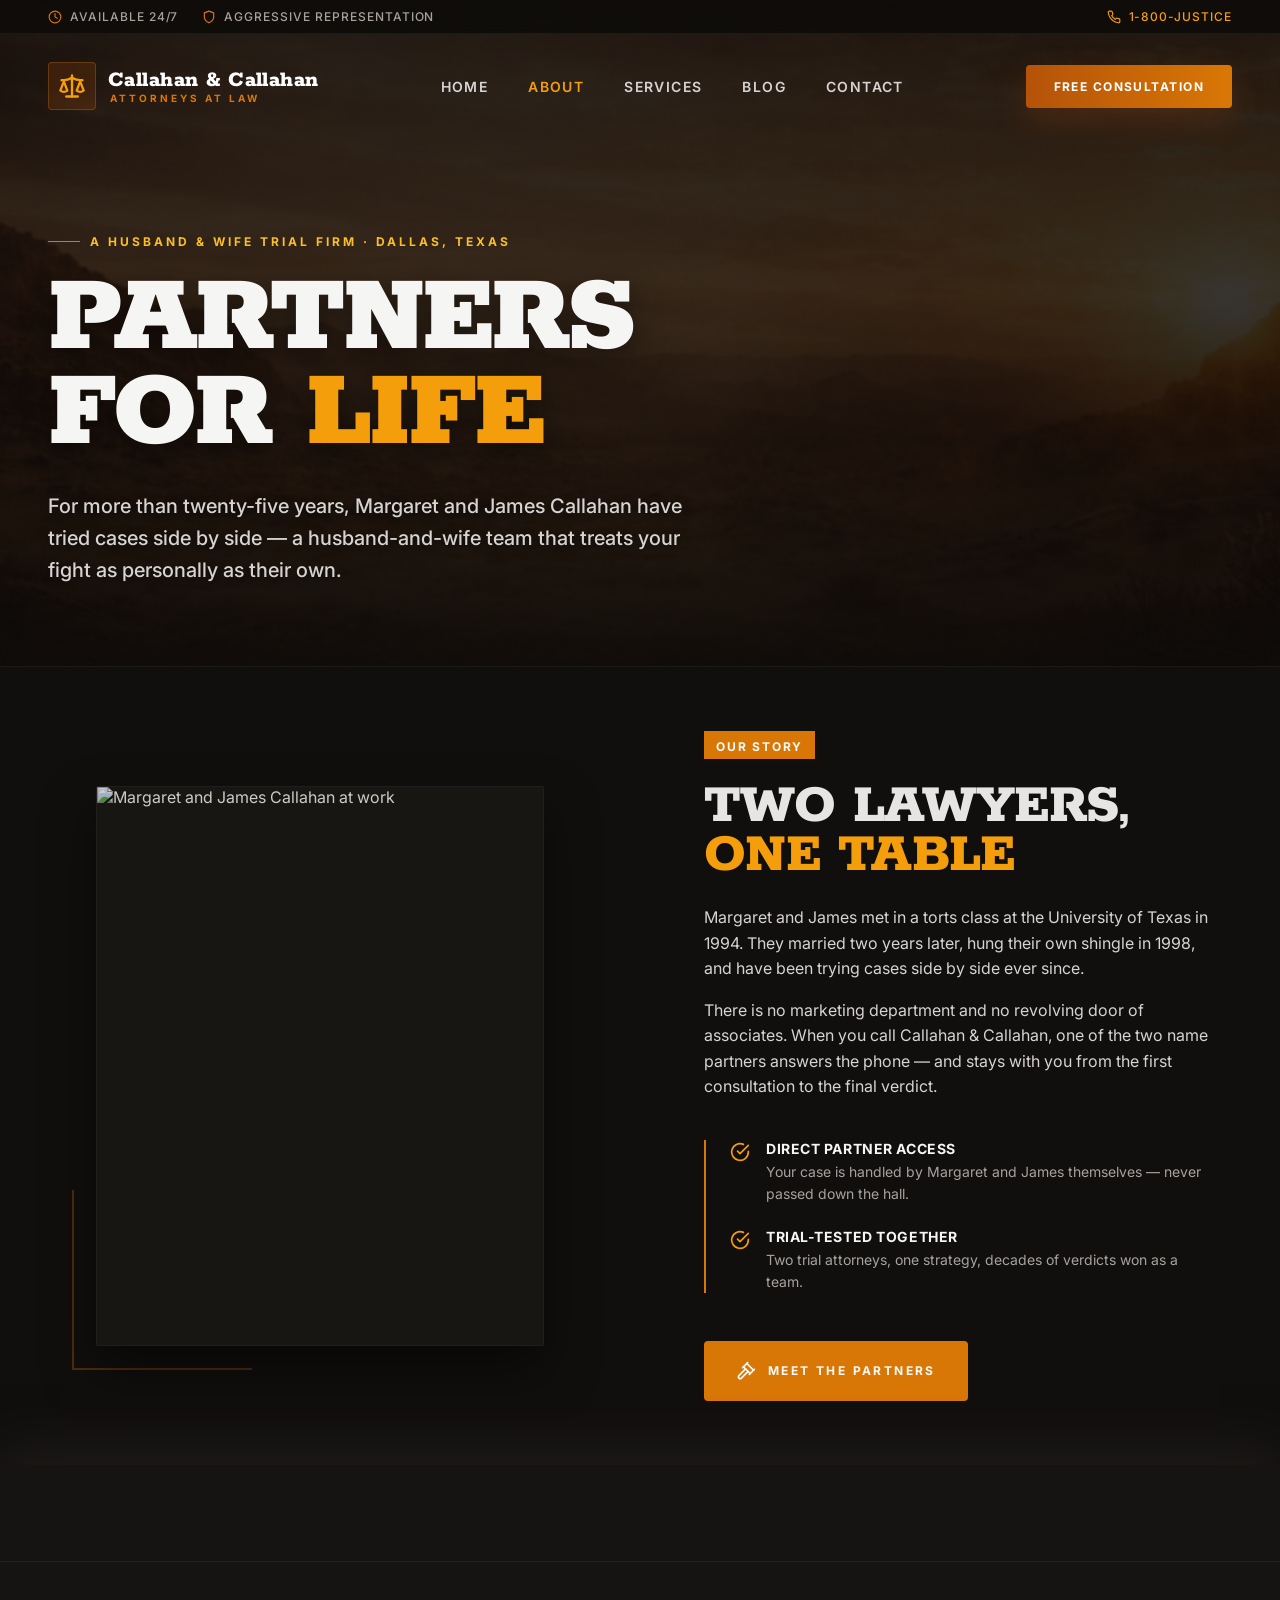
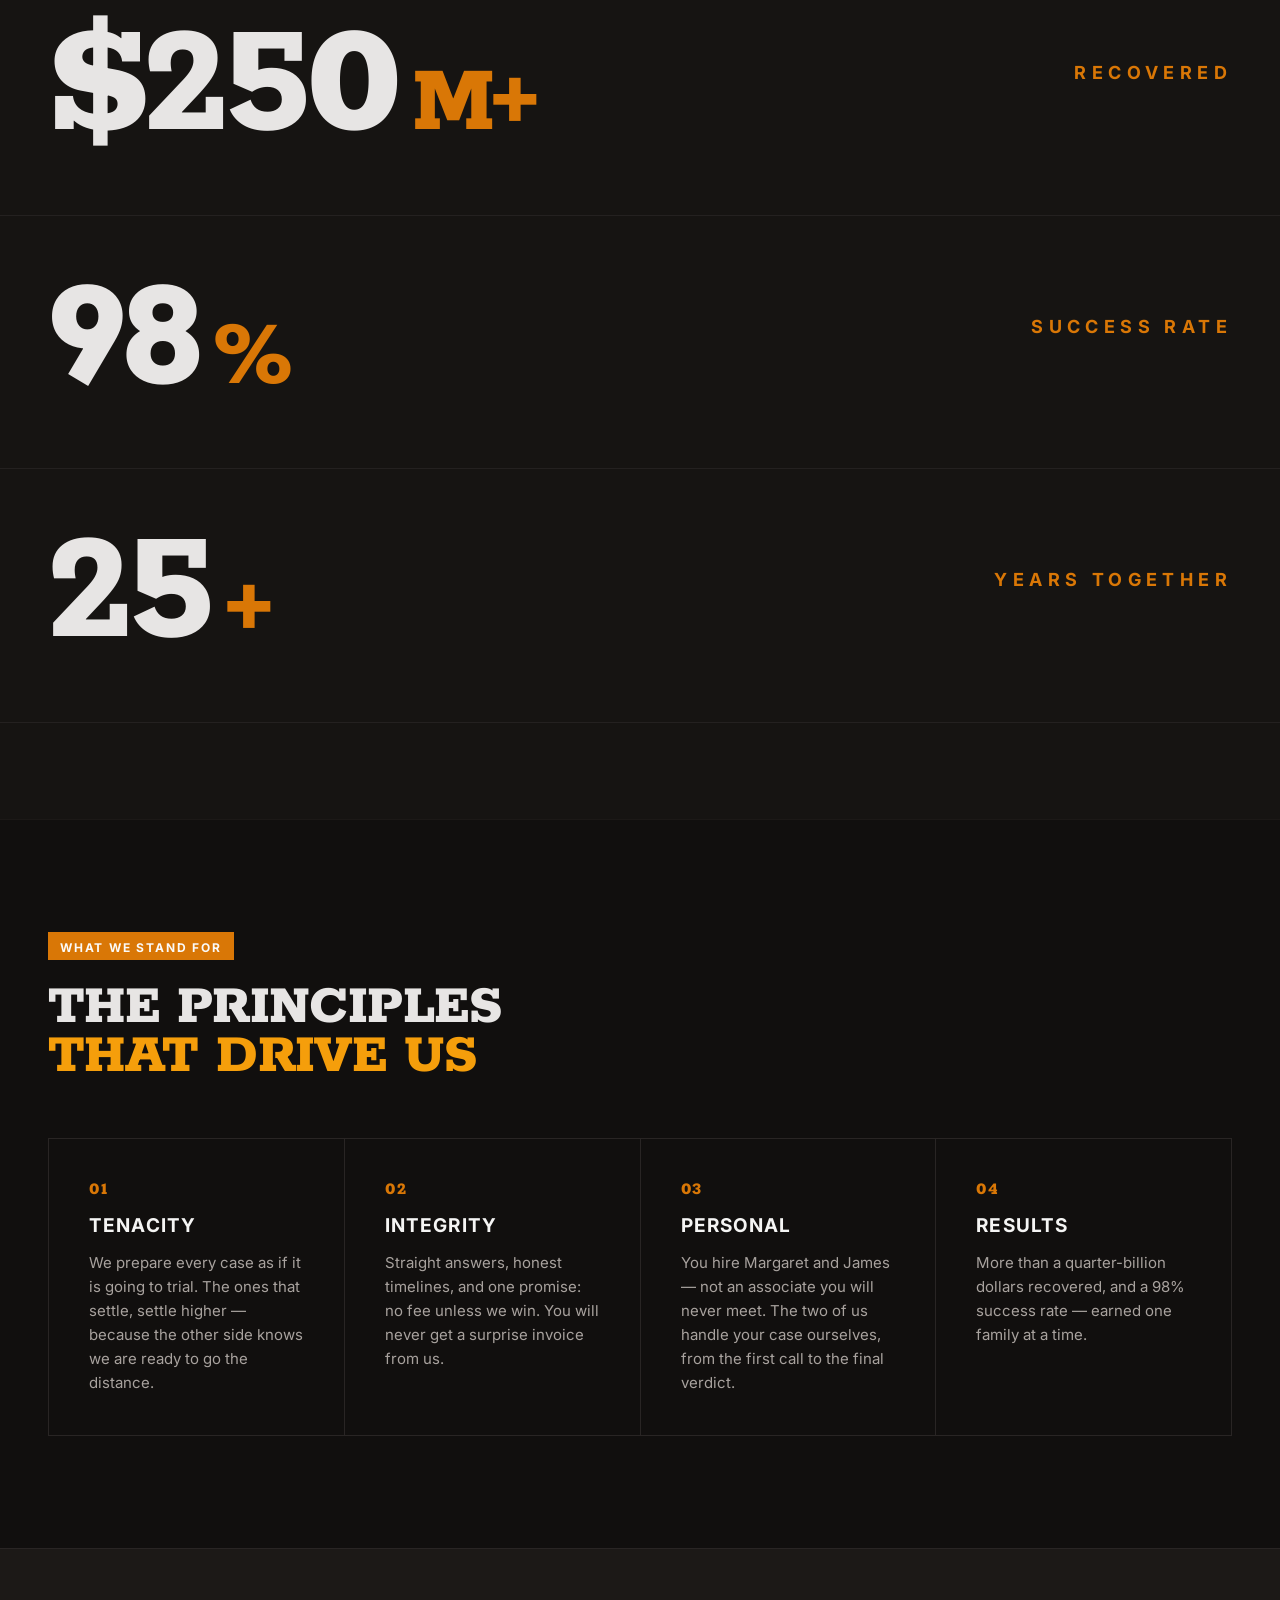
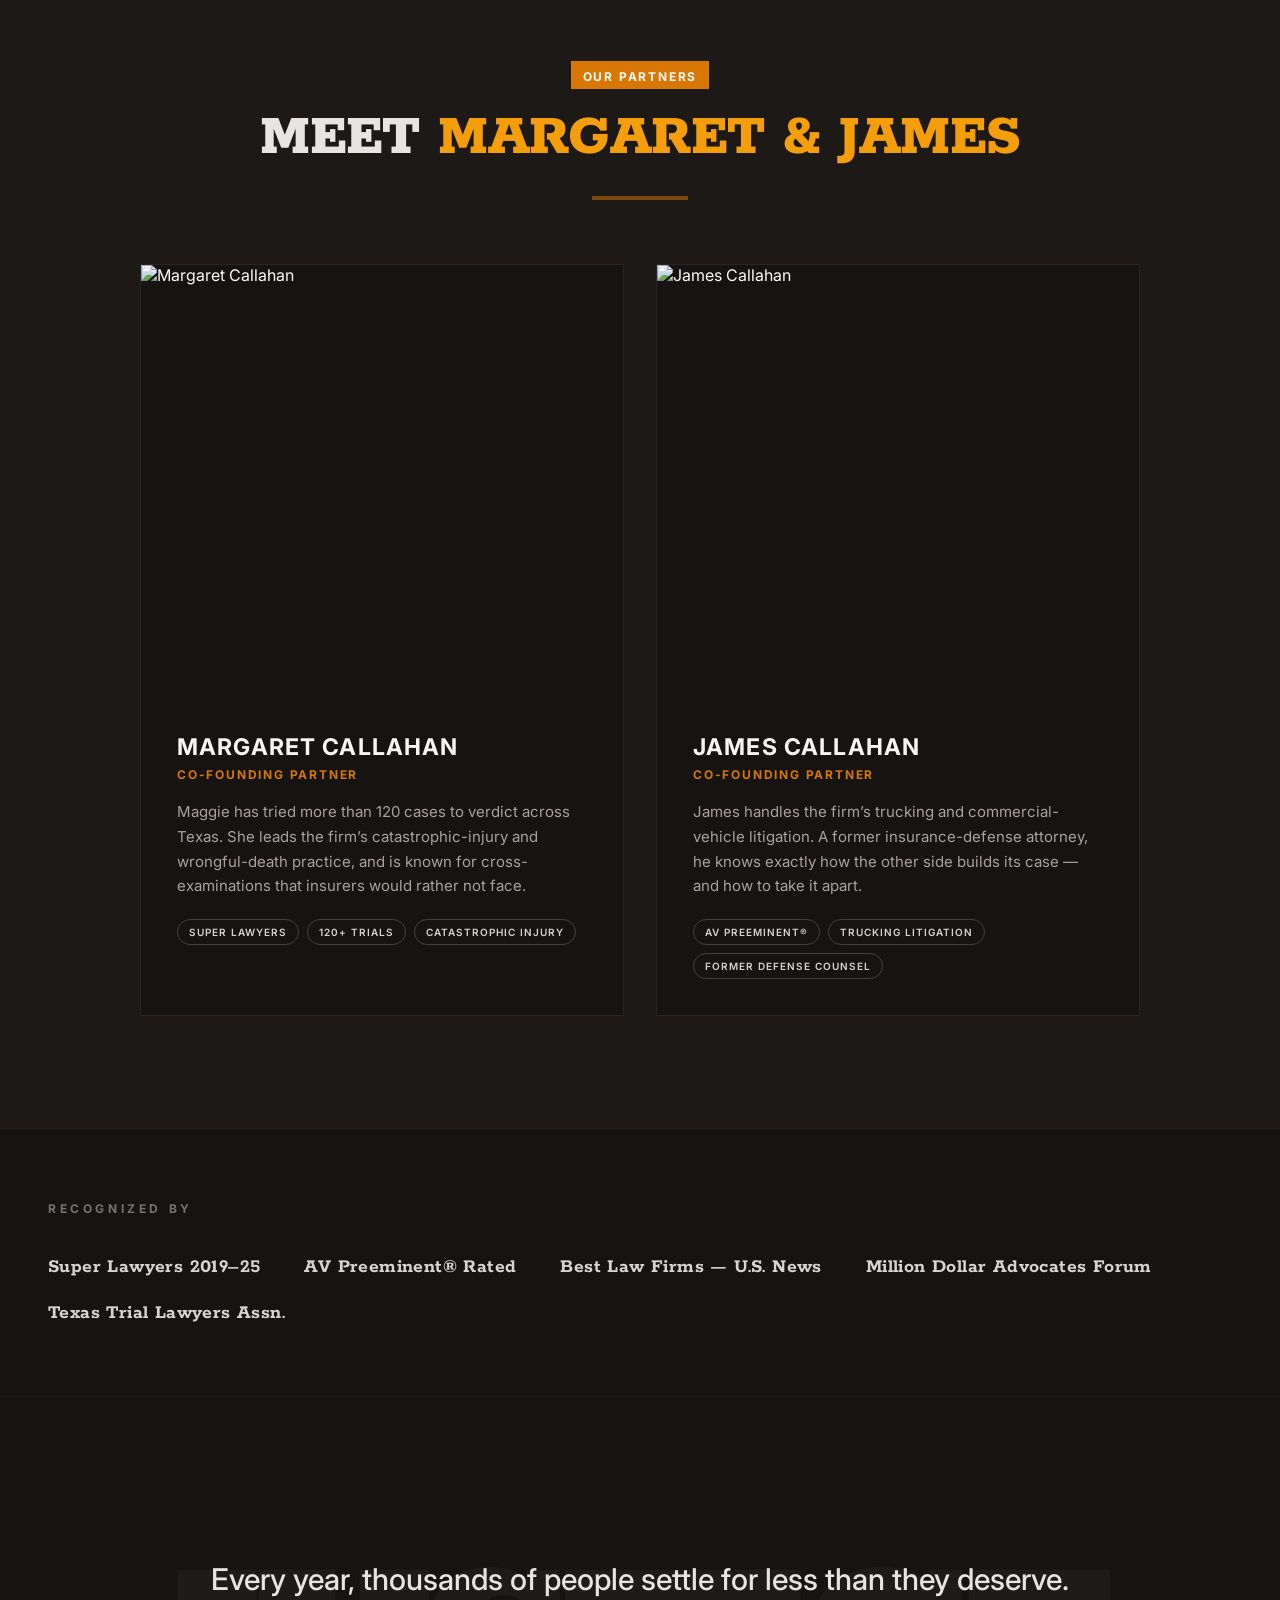
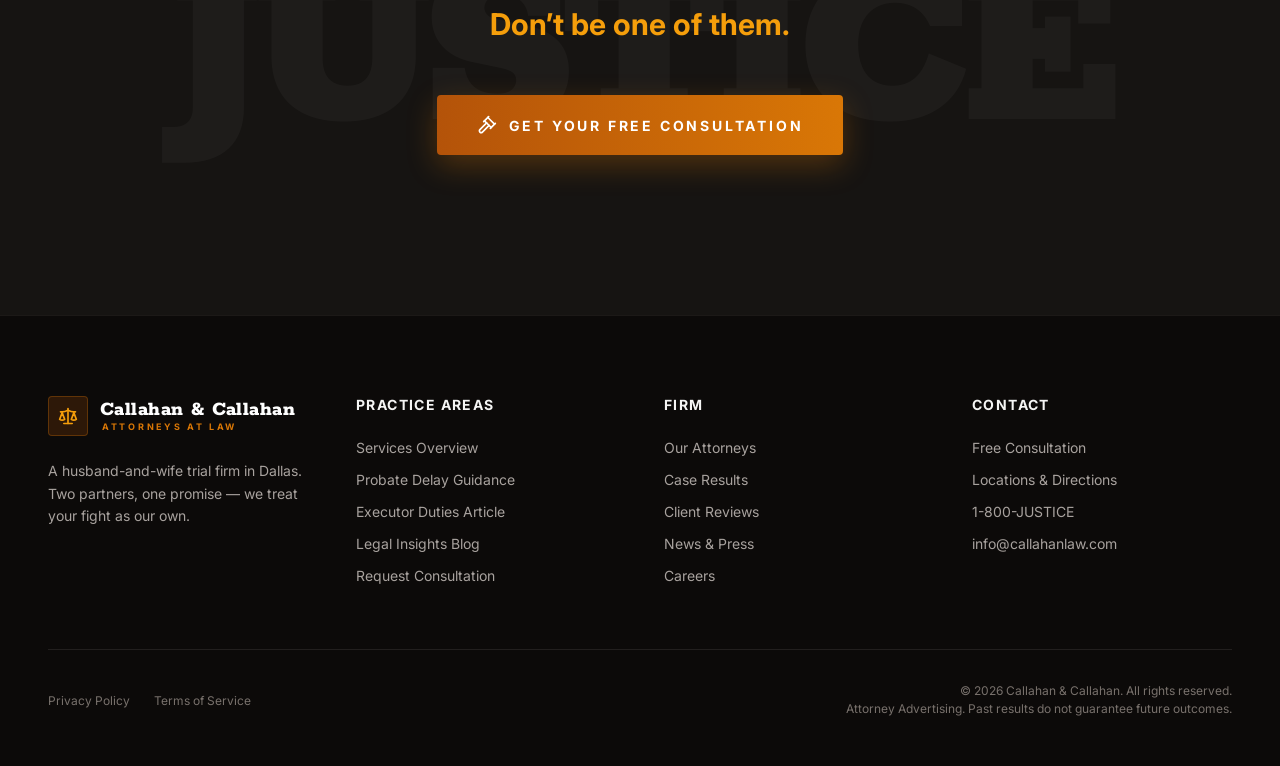
==== About.html @ 5905b3e8 "Initial site commit" ====
<!DOCTYPE html>
<html lang="en">
<head>
<meta charset="utf-8">
<meta name="viewport" content="width=device-width, initial-scale=1">
<title>About — Callahan &amp; Callahan</title>
<link rel="preconnect" href="https://fonts.googleapis.com">
<link rel="preconnect" href="https://fonts.gstatic.com" crossorigin>
<link href="https://fonts.googleapis.com/css2?family=Inter:wght@400;500;600;700&family=Rokkitt:wght@500;700;800;900&display=swap" rel="stylesheet">
<style>
/* ===== Tokens ===== */
:root{
  --bg:#1c1917; --bg2:#161412; --bg3:#110f0e; --bg4:#0c0a09; --card:#181615; --card2:#1a1816;
  --amber:#f59e0b; --amber-2:#d97706; --amber-3:#b45309; --amber-l:#fbbf24;
  --t1:#fafaf9; --t2:#f5f5f4; --t3:#e7e5e4; --t4:#d6d3d1; --t5:#a8a29e; --t6:#78716c;
  --line:#292524; --line-2:#44403c; --line-soft:rgba(41,37,36,.8);
  --inter:'Inter',system-ui,sans-serif; --rokkitt:'Rokkitt',Georgia,serif;
}
*{box-sizing:border-box;}
html,body{margin:0;padding:0;}
body{background:var(--bg);color:var(--t1);font-family:var(--inter);-webkit-font-smoothing:antialiased;}
img{display:block;}
a{color:inherit;}
::selection{background:var(--amber-3);color:#fff;}
input::placeholder,textarea::placeholder{color:#57534e;}
@keyframes clgPulse{0%,100%{opacity:1;}50%{opacity:.35;}}

.clg{position:relative;width:100%;overflow-x:hidden;background:var(--bg);}
.clg-wrap{max-width:1280px;margin:0 auto;padding:0 48px;}
.clg-eyebrow{display:inline-block;background:var(--amber-2);padding:4px 12px;margin-bottom:24px;}
.clg-eyebrow span{color:var(--t1);font-size:12px;font-weight:700;text-transform:uppercase;letter-spacing:.15em;}
.clg-rule{width:96px;height:4px;background:var(--amber-2);opacity:.5;}

/* ===== Buttons ===== */
.clg-btn{display:inline-flex;align-items:center;justify-content:center;gap:12px;padding:14px 28px;border:none;border-radius:4px;
  font-family:var(--inter);font-weight:700;font-size:12px;text-transform:uppercase;letter-spacing:.12em;cursor:pointer;text-decoration:none;
  transition:background .3s ease,border-color .3s ease,color .3s ease;}
.clg-btn--primary{background:linear-gradient(to right,var(--amber-3),var(--amber-2));color:#fff;box-shadow:0 12px 30px rgba(120,53,15,.4);}
.clg-btn--primary:hover{background:linear-gradient(to right,var(--amber-2),var(--amber));}
.clg-btn--ghost{background:rgba(28,25,23,.8);color:#fff;border:1px solid rgba(120,113,108,.5);backdrop-filter:blur(10px);box-shadow:0 12px 30px rgba(0,0,0,.4);}
.clg-btn--ghost:hover{border-color:rgba(245,158,11,.7);}
.clg-btn--solid{background:var(--amber-2);color:var(--t1);padding:20px 32px;letter-spacing:.2em;}
.clg-btn--solid:hover{background:var(--amber-3);}

/* ===== Utility bar ===== */
.clg-util{position:absolute;top:0;left:0;right:0;z-index:40;background:rgba(12,10,9,.8);backdrop-filter:blur(10px);
  border-bottom:1px solid rgba(255,255,255,.05);padding:9px 48px;display:flex;justify-content:space-between;align-items:center;
  font-size:12px;font-weight:500;letter-spacing:.08em;color:var(--t5);text-transform:uppercase;}
.clg-util__group{display:flex;align-items:center;gap:24px;}
.clg-util__item{display:flex;align-items:center;gap:8px;}
.clg-util__phone{display:flex;align-items:center;gap:8px;color:var(--amber);text-decoration:none;}
.clg-util__phone:hover{color:var(--amber-l);}

/* ===== Header ===== */
.clg-header{position:absolute;top:38px;left:0;right:0;z-index:30;display:flex;align-items:center;justify-content:space-between;padding:24px 48px;}
.clg-logo{display:flex;align-items:center;gap:12px;cursor:pointer;text-decoration:none;}
.clg-logo__mark{width:48px;height:48px;background:rgba(180,83,9,.2);border:1px solid rgba(217,119,6,.3);border-radius:4px;
  display:flex;align-items:center;justify-content:center;flex-shrink:0;}
.clg-logo__name{font-family:var(--rokkitt);font-weight:800;font-size:30px;line-height:1;color:#fff;letter-spacing:.02em;}
.clg-logo__sub{font-size:10px;text-transform:uppercase;letter-spacing:.3em;color:var(--amber-2);font-weight:700;margin-left:2px;}
.clg-nav{display:flex;align-items:center;gap:40px;font-size:14px;font-weight:600;color:#d6d3d1;text-transform:uppercase;letter-spacing:.1em;}
.clg-nav a{text-decoration:none;color:#d6d3d1;transition:color .2s ease;}
.clg-nav a:hover{color:var(--amber);}
.clg-nav__group{position:relative;display:flex;align-items:center;}
.clg-subnav{position:absolute;top:100%;left:0;min-width:240px;padding-top:12px;display:none;z-index:60;}
.clg-subnav__inner{background:rgba(12,10,9,.97);border:1px solid var(--line);padding:8px 0;}
.clg-subnav a{display:block;padding:12px 14px;font-size:12px;letter-spacing:.12em;color:var(--t4);}
.clg-subnav a:hover,.clg-subnav a.current{background:rgba(217,119,6,.12);color:var(--amber);}
.clg-nav__group:hover .clg-subnav,.clg-nav__group:focus-within .clg-subnav{display:block;}
.clg-burger{display:none;background:none;border:1px solid var(--line-2);border-radius:4px;padding:10px;cursor:pointer;}
.clg-mobnav{display:none;position:absolute;top:100%;left:0;right:0;background:rgba(12,10,9,.97);backdrop-filter:blur(10px);
  border-top:1px solid var(--line);padding:16px 48px 24px;flex-direction:column;gap:4px;z-index:50;}
.clg-mobnav.open{display:flex;}
.clg-mobnav a{padding:14px 0;border-bottom:1px solid var(--line);color:#d6d3d1;text-decoration:none;text-transform:uppercase;
  letter-spacing:.1em;font-size:14px;font-weight:600;}
.clg-mobnav a.clg-mobnav__sub{padding-left:22px;color:var(--t5);font-size:12px;letter-spacing:.12em;}
.clg-mobnav .clg-btn{margin-top:16px;}

/* ===== Hero ===== */
.clg-hero{position:relative;min-height:100vh;width:100%;display:flex;flex-direction:column;align-items:center;justify-content:flex-end;overflow:hidden;}
.clg-hero__bg{position:absolute;inset:-10%;z-index:0;width:120%;height:120%;will-change:transform;}
.clg-hero__bg img{width:100%;height:100%;object-fit:cover;object-position:center;}
.clg-hero__bg .o1{position:absolute;inset:0;background:rgba(12,10,9,.7);mix-blend-mode:multiply;}
.clg-hero__bg .o2{position:absolute;inset:0;background:linear-gradient(to top,#0c0a09,rgba(12,10,9,.2) 50%,rgba(12,10,9,.8));}
.clg-hero__bg .o3{position:absolute;inset:0;box-shadow:inset 0 0 200px rgba(0,0,0,.9);}
.clg-hero__text{position:absolute;inset:0;z-index:10;display:flex;flex-direction:column;align-items:center;justify-content:center;
  margin-top:-12vh;pointer-events:none;will-change:transform;}
.clg-hero__text span{font-family:var(--rokkitt);font-weight:900;text-transform:uppercase;letter-spacing:-.04em;font-size:19vw;
  line-height:.9;color:#d1baa5;opacity:.25;white-space:nowrap;text-shadow:0 10px 20px rgba(0,0,0,.5);}
.clg-hero__text span+span{margin-top:1vw;}
.clg-hero__people{position:absolute;bottom:0;z-index:20;width:100%;display:flex;justify-content:center;pointer-events:none;will-change:transform;}
.clg-hero__people img{height:80vh;object-fit:contain;object-position:bottom;filter:drop-shadow(0 20px 40px rgba(0,0,0,.8));}
.clg-hero__fade{position:absolute;bottom:0;left:0;right:0;height:50vh;background:linear-gradient(to top,#0c0a09,rgba(12,10,9,.8) 40%,transparent);z-index:20;pointer-events:none;}
.clg-hero__content{position:relative;z-index:30;width:100%;padding:140px 48px 56px;display:flex;flex-direction:column;align-items:center;text-align:center;margin-top:auto;}
.clg-pill{display:inline-flex;align-items:center;gap:10px;padding:6px 16px;margin-bottom:20px;border:1px solid rgba(245,158,11,.3);
  background:rgba(28,25,23,.6);border-radius:999px;backdrop-filter:blur(10px);box-shadow:0 20px 40px rgba(0,0,0,.3);}
.clg-pill__dot{width:8px;height:8px;border-radius:50%;background:var(--amber);box-shadow:0 0 12px rgba(245,158,11,1);animation:clgPulse 2s ease-in-out infinite;}
.clg-pill span:last-child{color:var(--amber-l);font-size:12px;font-weight:700;letter-spacing:.2em;text-transform:uppercase;}
.clg-hero__lede{font-size:18px;color:var(--t3);margin:0 0 32px;max-width:640px;line-height:1.6;font-weight:500;text-shadow:0 2px 8px rgba(0,0,0,.6);}
.clg-hero__cta{display:flex;flex-wrap:wrap;align-items:center;justify-content:center;gap:16px;}

/* ===== Stats ===== */
.clg-stats{position:relative;z-index:30;background:var(--bg2);width:100%;padding:96px 0;box-shadow:0 -20px 40px var(--bg);}
.clg-stats__col{display:flex;flex-direction:column;width:100%;}
.clg-stat{width:100%;border-top:1px solid var(--line-soft);}
.clg-stat:last-child{border-bottom:1px solid var(--line-soft);}
.clg-stat__inner{max-width:1600px;margin:0 auto;display:flex;justify-content:space-between;align-items:flex-start;padding:64px 48px;gap:24px;}
.clg-stat__num{font-family:var(--rokkitt);font-weight:800;font-size:clamp(5rem,13vw,15rem);line-height:.75;color:var(--t3);letter-spacing:-.03em;}
.clg-stat__num span{color:var(--amber-2);font-size:.6em;margin-left:14px;}
.clg-stat__label{font-size:18px;color:var(--amber-2);text-transform:uppercase;letter-spacing:.3em;font-weight:700;margin-top:36px;text-align:right;}

/* ===== Split sections ===== */
.clg-split{position:relative;z-index:30;background:var(--bg3);width:100%;border-top:1px solid var(--bg);overflow:hidden;display:flex;flex-wrap:wrap;align-items:center;}
.clg-split__media{width:50%;min-width:380px;flex:1 1 380px;min-height:80vh;position:relative;display:flex;align-items:center;justify-content:center;padding:96px;}
.clg-split__frame{position:relative;width:100%;max-width:640px;aspect-ratio:4/5;}
.clg-split__img{position:absolute;inset:0;overflow:hidden;border-radius:2px;background:var(--bg);border:1px solid rgba(41,37,36,.5);box-shadow:0 25px 50px rgba(0,0,0,.5);z-index:10;}
.clg-split__img::after{content:"";position:absolute;inset:0;background:rgba(12,10,9,.2);z-index:10;}
.clg-split__img img{width:100%;height:100%;object-fit:cover;object-position:center;}
.clg-split__corner{position:absolute;width:180px;height:180px;z-index:0;}
.clg-split__corner--br{bottom:-24px;right:-24px;border-bottom:2px solid rgba(217,119,6,.3);border-right:2px solid rgba(217,119,6,.3);}
.clg-split__corner--bl{bottom:-24px;left:-24px;border-bottom:2px solid rgba(217,119,6,.3);border-left:2px solid rgba(217,119,6,.3);}
.clg-split__body{width:50%;min-width:380px;flex:1 1 380px;display:flex;flex-direction:column;justify-content:center;padding:64px;}
.clg-split__body-inner{max-width:640px;width:100%;}
.clg-h2{font-family:var(--rokkitt);font-weight:800;text-transform:uppercase;font-size:clamp(2.6rem,4.5vw,5.5rem);color:var(--t3);line-height:.85;letter-spacing:-.01em;margin:0 0 24px;}
.clg-h2 .accent{color:var(--amber);}
.clg-split__lede{color:#d6d3d1;font-size:16px;line-height:1.6;margin:0 0 40px;max-width:560px;}
.clg-approach{margin-bottom:48px;}
.clg-approach__h{font-size:18px;font-weight:700;color:var(--t2);text-transform:uppercase;letter-spacing:.08em;margin:0 0 24px;}
.clg-approach__list{display:flex;flex-direction:column;gap:24px;border-left:2px solid var(--amber-2);padding-left:24px;}
.clg-feat{display:flex;gap:16px;}
.clg-feat__n{color:var(--amber);font-weight:700;font-size:18px;line-height:1;flex-shrink:0;width:24px;}
.clg-feat__ic{flex-shrink:0;margin-top:2px;}
.clg-feat__t{color:var(--t2);font-weight:700;font-size:14px;text-transform:uppercase;letter-spacing:.04em;margin:0 0 4px;}
.clg-feat__d{color:var(--t5);font-size:14px;line-height:1.55;margin:0;}
.clg-checklist{margin-bottom:48px;display:flex;flex-direction:column;gap:24px;}

/* ===== Testimonials ===== */
.clg-testi{position:relative;z-index:30;padding:112px 0;background:var(--bg);overflow:hidden;}
.clg-testi__storm{position:absolute;inset:-10%;z-index:0;width:120%;height:120%;pointer-events:none;will-change:transform;}
.clg-testi__storm img{width:100%;height:100%;object-fit:cover;opacity:.6;mix-blend-mode:luminosity;}
.clg-testi__storm .o{position:absolute;inset:0;background:rgba(12,10,9,.2);}
.clg-testi__fade-t{position:absolute;top:0;left:0;right:0;height:200px;background:linear-gradient(to bottom,var(--bg),rgba(28,25,23,.9) 50%,transparent);z-index:10;pointer-events:none;}
.clg-testi__fade-b{position:absolute;bottom:0;left:0;right:0;height:200px;background:linear-gradient(to top,var(--bg),rgba(28,25,23,.9) 50%,transparent);z-index:10;pointer-events:none;}
.clg-testi__inner{max-width:1280px;margin:0 auto;padding:0 48px;position:relative;z-index:20;}
.clg-testi__head{text-align:center;margin-bottom:64px;}
.clg-h2--center{font-size:clamp(2.2rem,5vw,3.75rem);text-align:center;}
.clg-testi__head .clg-rule{margin:32px auto 0;}
.clg-carousel{overflow:hidden;}
.clg-carousel__track{display:flex;}
.clg-slide{flex:0 0 33.3333%;padding:8px 16px;box-sizing:border-box;}
.clg-review{background:rgba(28,25,23,.8);backdrop-filter:blur(10px);border:1px solid var(--line-soft);padding:40px;height:100%;
  display:flex;flex-direction:column;position:relative;box-shadow:0 20px 40px rgba(0,0,0,.3);}
.clg-review__quotemark{position:absolute;top:24px;right:24px;}
.clg-review__stars{display:flex;gap:4px;margin-bottom:24px;position:relative;z-index:1;}
.clg-review__text{color:#d6d3d1;font-size:15px;line-height:1.6;margin:0 0 32px;flex-grow:1;position:relative;z-index:1;font-style:italic;}
.clg-review__foot{margin-top:auto;position:relative;z-index:1;border-top:1px solid var(--line);padding-top:16px;}
.clg-review__name{font-weight:700;color:var(--t2);text-transform:uppercase;letter-spacing:.08em;font-size:14px;margin:0;}
.clg-review__loc{color:var(--amber-2);font-size:12px;text-transform:uppercase;letter-spacing:.15em;margin:4px 0 0;font-weight:600;}
.clg-dots{display:flex;justify-content:center;gap:8px;margin-top:32px;}
.clg-dot{width:10px;height:10px;border-radius:50%;cursor:pointer;transition:all .3s ease;background:var(--line-2);transform:scale(1);border:none;padding:0;}
.clg-dot.active{background:var(--amber-2);transform:scale(1.5);}

/* ===== Areas ===== */
.clg-areas{position:relative;z-index:30;background:var(--bg);padding:112px 0;overflow:hidden;border-bottom:1px solid var(--line-soft);}
.clg-areas__inner{max-width:1280px;margin:0 auto;padding:0 48px;display:flex;flex-wrap:wrap;gap:64px;}
.clg-areas__left{flex:1 1 380px;}
.clg-h2--areas{font-size:clamp(3rem,4.5vw,4.5rem);margin:0 0 32px;}
.clg-areas__copy{color:var(--t5);font-size:20px;line-height:1.6;font-weight:500;margin:0 0 40px;}
.clg-find{display:flex;align-items:center;gap:16px;cursor:pointer;}
.clg-find__ic{width:48px;height:48px;background:rgba(180,83,9,.2);border:1px solid rgba(217,119,6,.3);border-radius:4px;display:flex;align-items:center;justify-content:center;}
.clg-find__t{color:#d6d3d1;text-transform:uppercase;letter-spacing:.15em;font-size:12px;font-weight:700;margin:0;}
.clg-find__s{color:var(--t6);font-size:14px;font-style:italic;margin:2px 0 0;}
.clg-areas__right{flex:1 1 460px;}
.clg-areas__grid{display:grid;grid-template-columns:repeat(2,1fr);gap:16px;}
.clg-area{display:flex;align-items:center;justify-content:space-between;padding:24px;background:var(--card2);border:1px solid var(--line);cursor:pointer;
  box-shadow:0 8px 20px rgba(0,0,0,.2);transition:border-color .3s ease,background .3s ease;}
.clg-area:hover{border-color:rgba(217,119,6,.5);background:rgba(28,25,23,.8);}
.clg-area__l{display:flex;align-items:center;gap:16px;}
.clg-area__dot{width:8px;height:8px;border-radius:50%;background:var(--line-2);}
.clg-area__name{color:#d6d3d1;font-weight:700;text-transform:uppercase;letter-spacing:.08em;font-size:14px;}

/* ===== Locations ===== */
.clg-loc{position:relative;z-index:30;background:var(--bg);padding:112px 0;overflow:hidden;border-bottom:1px solid var(--line);}
.clg-loc__head{text-align:center;margin-bottom:64px;}
.clg-h2--loc{font-size:clamp(2.2rem,5vw,3.75rem);text-align:center;line-height:.9;margin:0;}
.clg-loc__head .clg-rule{margin:32px auto 0;}
.clg-loc__sub{margin:32px auto 0;color:var(--t5);font-size:20px;max-width:640px;line-height:1.6;}
.clg-loc__grid{display:grid;grid-template-columns:repeat(auto-fit,minmax(380px,1fr));gap:32px;}
.clg-card{position:relative;overflow:hidden;background:var(--bg);border:1px solid var(--line);box-shadow:0 25px 50px rgba(0,0,0,.4);}
.clg-card__img{height:224px;position:relative;overflow:hidden;}
.clg-card__img img{width:100%;height:100%;object-fit:cover;object-position:center;}
.clg-card__img::after{content:"";position:absolute;bottom:0;left:0;right:0;height:96px;background:linear-gradient(to top,var(--bg),transparent);}
.clg-card__body{padding:40px;position:relative;margin-top:-24px;}
.clg-card__title{font-size:24px;font-weight:700;text-transform:uppercase;color:var(--t2);letter-spacing:.08em;margin:0 0 24px;}
.clg-card__rows{display:flex;flex-direction:column;gap:20px;}
.clg-row{display:flex;align-items:flex-start;gap:16px;}
.clg-row--center{align-items:center;}
.clg-row__ic{width:40px;height:40px;background:var(--line);border:1px solid var(--line-2);border-radius:4px;display:flex;align-items:center;justify-content:center;flex-shrink:0;}
.clg-row__addr{color:#d6d3d1;font-weight:500;text-transform:uppercase;letter-spacing:.04em;font-size:14px;margin:0 0 4px;}
.clg-row__zip{color:var(--t6);text-transform:uppercase;letter-spacing:.15em;font-size:12px;margin:0;}
.clg-row__phone{color:var(--amber);font-weight:700;letter-spacing:.15em;font-size:14px;margin:0;cursor:pointer;}
.clg-row__hours{color:var(--t5);text-transform:uppercase;letter-spacing:.15em;font-size:12px;font-weight:600;margin:0;}
.clg-card__btn{margin-top:32px;width:100%;padding:16px;background:var(--line);color:#d6d3d1;font-weight:700;text-transform:uppercase;
  letter-spacing:.15em;font-size:12px;border:1px solid var(--line-2);cursor:pointer;transition:all .3s ease;}
.clg-card__btn:hover{background:var(--amber-2);color:var(--t1);border-color:var(--amber);}

/* ===== SEO ===== */
.clg-seo{position:relative;z-index:30;background:var(--bg);width:100%;padding:96px 48px;border-top:1px solid var(--line);}
.clg-seo__inner{max-width:896px;margin:0 auto;}
.clg-h2--seo{font-size:clamp(2.2rem,4vw,3rem);margin:0 0 32px;}
.clg-h2--seo .accent{color:var(--amber-2);}
.clg-seo__clip{position:relative;}
.clg-seo__body{max-height:400px;overflow:hidden;transition:max-height .7s ease;}
.clg-seo__body p{color:#d6d3d1;font-size:18px;line-height:1.7;margin:0 0 24px;}
.clg-seo__body h3{font-size:24px;font-weight:700;color:var(--t3);margin:40px 0 16px;border-left:2px solid var(--amber-2);padding-left:16px;}
.clg-seo__body ul{padding-left:24px;color:#d6d3d1;font-size:18px;line-height:1.7;margin:0 0 24px;}
.clg-seo__body li{margin-bottom:12px;}
.clg-seo__body strong{color:var(--t2);}
.clg-seo__fade{position:absolute;bottom:0;left:0;right:0;height:192px;background:linear-gradient(to top,var(--bg),rgba(28,25,23,.8) 50%,transparent);pointer-events:none;}
.clg-seo.expanded .clg-seo__fade{display:none;}
.clg-seo__btnwrap{margin-top:32px;display:flex;justify-content:center;}
.clg-seo__btn{display:inline-flex;align-items:center;gap:8px;padding:12px 24px;border:1px solid var(--line-2);border-radius:999px;background:transparent;
  color:#d6d3d1;font-weight:700;text-transform:uppercase;letter-spacing:.08em;font-size:14px;cursor:pointer;transition:all .3s ease;}
.clg-seo__btn:hover{border-color:var(--amber);color:var(--amber);}
.clg-seo__btn svg{transition:transform .3s ease;}
.clg-seo.expanded .clg-seo__btn svg{transform:rotate(180deg);}

/* ===== FAQ ===== */
.clg-faq{position:relative;z-index:30;background:var(--bg2);width:100%;padding:96px 48px;border-top:1px solid var(--line-soft);}
.clg-faq__inner{max-width:1280px;margin:0 auto;display:flex;flex-wrap:wrap;gap:48px;}
.clg-faq__left{flex:1 1 280px;}
.clg-faq__left h2{font-family:var(--rokkitt);font-weight:800;font-size:clamp(2rem,4vw,3rem);color:var(--t3);line-height:1.05;margin:0;}
.clg-faq__left p{margin:16px 0 0;color:var(--t5);font-size:14px;line-height:1.6;max-width:320px;}
.clg-faq__right{flex:2 1 520px;}
.clg-faq__item{border-bottom:1px solid var(--line-soft);padding:8px 0;}
.clg-faq__q{display:flex;justify-content:space-between;align-items:center;width:100%;padding:24px 0;text-align:left;background:none;border:none;
  cursor:pointer;color:var(--t3);transition:color .3s ease;}
.clg-faq__q span:first-child{font-size:19px;font-weight:500;padding-right:32px;}
.clg-faq__q .ic{flex-shrink:0;display:flex;}
.clg-faq__item.open .clg-faq__q{color:var(--amber);}
.clg-faq__a{overflow:hidden;transition:max-height .4s ease,opacity .4s ease;max-height:0;opacity:0;}
.clg-faq__a-inner{padding-bottom:32px;color:var(--t5);line-height:1.65;font-size:16px;}

/* ===== CTA ===== */
.clg-cta{position:relative;z-index:30;background:var(--bg2);width:100%;padding:160px 24px;border-top:1px solid var(--bg);overflow:hidden;
  display:flex;flex-direction:column;align-items:center;justify-content:center;}
.clg-cta__ghost{position:absolute;inset:0;display:flex;align-items:center;justify-content:center;overflow:hidden;pointer-events:none;opacity:.03;}
.clg-cta__ghost h2{font-family:var(--rokkitt);font-weight:900;font-size:20vw;line-height:1;color:#fff;white-space:nowrap;letter-spacing:-.04em;margin:0;}
.clg-cta__inner{position:relative;z-index:10;max-width:896px;margin:0 auto;text-align:center;display:flex;flex-direction:column;align-items:center;}
.clg-cta__statement{font-size:clamp(1.25rem,3vw,1.875rem);color:var(--t3);font-weight:500;margin:0 0 48px;line-height:1.5;}
.clg-cta__statement .accent{color:var(--amber);font-weight:700;}
.clg-btn--cta{padding:20px 40px;font-size:14px;letter-spacing:.2em;box-shadow:0 10px 30px rgba(217,119,6,.3);}

/* ===== Contact ===== */
.clg-contact{position:relative;z-index:30;width:100%;background:var(--bg4);padding:128px 48px;overflow:hidden;border-top:1px solid var(--bg);}
.clg-contact__bg{position:absolute;inset:-20%;z-index:0;width:140%;height:140%;pointer-events:none;will-change:transform;}
.clg-contact__bg img{width:100%;height:100%;object-fit:cover;opacity:.4;filter:grayscale(.2);}
.clg-contact__bg .o1{position:absolute;inset:0;background:rgba(12,10,9,.8);mix-blend-mode:multiply;}
.clg-contact__bg .o2{position:absolute;inset:0;background:linear-gradient(to top,#0c0a09,rgba(12,10,9,.7) 50%,#0c0a09);}
.clg-contact__ghost{position:absolute;top:20%;left:5%;z-index:0;pointer-events:none;opacity:.03;}
.clg-contact__ghost span{font-family:var(--rokkitt);font-weight:900;font-size:25rem;line-height:1;white-space:nowrap;color:var(--t2);}
.clg-contact__inner{max-width:1440px;margin:0 auto;position:relative;z-index:10;}
.clg-contact__cols{display:flex;flex-wrap:wrap;gap:64px;}
.clg-contact__left{flex:1 1 380px;}
.clg-h2--contact{font-size:clamp(3rem,4.5vw,4.5rem);margin:0 0 24px;}
.clg-contact__tag{font-size:22px;color:#d6d3d1;font-weight:500;font-style:italic;margin:0 0 32px;border-left:2px solid var(--amber-2);padding:4px 0 4px 16px;}
.clg-contact__copy{color:var(--t5);font-size:16px;line-height:1.6;margin:0 0 40px;max-width:560px;}
.clg-points{display:flex;flex-direction:column;gap:20px;border-top:1px solid rgba(41,37,36,.5);padding-top:32px;}
.clg-point{display:flex;gap:16px;}
.clg-point__n{color:var(--amber);font-weight:700;font-size:18px;line-height:1;flex-shrink:0;width:24px;}
.clg-point__t{color:#d6d3d1;font-size:16px;}
.clg-contact__right{flex:1 1 520px;display:flex;flex-direction:column;justify-content:center;}
.clg-formcard{background:var(--card);border:1px solid rgba(41,37,36,.5);padding:48px;position:relative;overflow:hidden;box-shadow:0 25px 50px rgba(0,0,0,.5);}
.clg-formcard .corner{position:absolute;width:128px;height:128px;}
.clg-formcard .corner.tr{top:-24px;right:-24px;border-top:2px solid rgba(217,119,6,.3);border-right:2px solid rgba(217,119,6,.3);}
.clg-formcard .corner.bl{bottom:-24px;left:-24px;border-bottom:2px solid rgba(217,119,6,.3);border-left:2px solid rgba(217,119,6,.3);}
.clg-form{position:relative;z-index:10;display:flex;flex-direction:column;gap:24px;}
.clg-form__row{display:flex;flex-wrap:wrap;gap:24px;}
.clg-field{flex:1 1 200px;}
.clg-field--full{flex:1 1 100%;}
.clg-field label{display:block;color:var(--t5);font-size:12px;text-transform:uppercase;letter-spacing:.08em;margin-bottom:8px;font-weight:600;}
.clg-field input,.clg-field select,.clg-field textarea{width:100%;background:rgba(28,25,23,.5);border:1px solid var(--line);padding:16px;
  color:var(--t3);font-family:var(--inter);font-size:15px;outline:none;transition:border-color .2s ease;}
.clg-field select{appearance:none;cursor:pointer;}
.clg-field textarea{resize:none;}
.clg-field input:focus,.clg-field select:focus,.clg-field textarea:focus{border-color:var(--amber);}
.clg-form__submit{width:100%;margin-top:8px;padding:20px;background:var(--amber-2);color:var(--t1);font-weight:700;text-transform:uppercase;
  letter-spacing:.2em;font-size:12px;border:none;cursor:pointer;transition:background .3s ease;}
.clg-form__submit:hover{background:var(--amber-3);}

/* ===== Footer ===== */
.clg-footer{position:relative;z-index:30;background:var(--bg4);border-top:1px solid var(--bg);padding:80px 48px 48px;}
.clg-footer__grid{max-width:1280px;margin:0 auto 64px;display:grid;grid-template-columns:repeat(auto-fit,minmax(220px,1fr));gap:48px;}
.clg-footer__logo{display:flex;align-items:center;gap:12px;margin-bottom:24px;}
.clg-footer__logo .clg-logo__mark{width:40px;height:40px;}
.clg-footer__logo .clg-logo__name{font-size:24px;}
.clg-footer__logo .clg-logo__sub{font-size:9px;}
.clg-footer__about{color:var(--t5);font-size:14px;line-height:1.6;margin:0;}
.clg-footer__grid h4{color:var(--t2);font-weight:700;text-transform:uppercase;letter-spacing:.1em;font-size:14px;margin:0 0 24px;}
.clg-footer__grid ul{list-style:none;padding:0;margin:0;display:flex;flex-direction:column;gap:12px;}
.clg-footer__grid a{color:var(--t5);text-decoration:none;font-size:14px;transition:color .2s ease;}
.clg-footer__grid a:hover{color:var(--amber);}
.clg-footer__bar{max-width:1280px;margin:0 auto;border-top:1px solid var(--line-soft);padding-top:32px;display:flex;flex-wrap:wrap;
  justify-content:space-between;align-items:center;gap:24px;}
.clg-footer__legal{display:flex;gap:24px;color:var(--t6);font-size:12px;}
.clg-footer__legal a{color:var(--t6);text-decoration:none;}
.clg-footer__legal a:hover{color:var(--amber);}
.clg-footer__copy{color:var(--t6);font-size:12px;text-align:right;line-height:1.5;}

/* ===== Reveal ===== */
.reveal{opacity:0;transition:opacity .8s ease,transform .9s cubic-bezier(.16,1,.3,1);}
.reveal.up{transform:translateY(40px);}
.reveal.left{transform:translateX(-50px);}
.reveal.right{transform:translateX(50px);}
.reveal.is-visible{opacity:1;transform:none;}

/* ===== Responsive ===== */
@media (max-width:1023px){
  .clg-util{padding:9px 20px;}
  .clg-util__group{gap:14px;}
  .clg-header{padding:18px 20px;}
  .clg-nav,.clg-header>.clg-btn{display:none;}
  .clg-burger{display:inline-flex;}
  .clg-wrap,.clg-testi__inner,.clg-areas__inner,.clg-faq__inner,.clg-loc__head,.clg-loc__grid{padding-left:24px;padding-right:24px;}
  .clg-hero__content{padding:120px 24px 48px;}
  .clg-stat__inner{padding:40px 24px;}
  .clg-split__media{padding:48px 24px;min-height:0;}
  .clg-split__body{padding:32px 24px 56px;}
  .clg-split__media[data-order="2"]{order:-1;}
  .clg-slide{flex-basis:100%;}
  .clg-areas__grid{grid-template-columns:1fr;}
  .clg-seo,.clg-faq,.clg-contact{padding-left:24px;padding-right:24px;}
  .clg-contact{padding-top:80px;padding-bottom:80px;}
}
@media (max-width:560px){
  .clg-util__group .clg-util__item:nth-child(2){display:none;}
  .clg-stat__inner{flex-direction:column;gap:8px;}
  .clg-stat__label{text-align:left;margin-top:0;}
  .clg-loc__grid{grid-template-columns:1fr;}
  .clg-card,.clg-loc__grid{min-width:0;}
  .clg-loc__grid{grid-template-columns:minmax(0,1fr);}
}
@media (prefers-reduced-motion:reduce){
  .reveal{opacity:1!important;transform:none!important;}
  .clg-pill__dot{animation:none;}
  *{scroll-behavior:auto;}
}
</style>
<style>
.clg-nav a.current,.clg-mobnav a.current{color:var(--amber);}
.clg-logo__name{font-size:23px;}
.clg-footer__logo .clg-logo__name{font-size:21px;}
.clg-abhero{position:relative;min-height:74vh;display:flex;align-items:flex-end;overflow:hidden;background:var(--bg4);}
.clg-abhero__bg{position:absolute;inset:-10%;z-index:0;width:120%;height:120%;will-change:transform;}
.clg-abhero__bg img{width:100%;height:100%;object-fit:cover;object-position:center;}
.clg-abhero__bg .o1{position:absolute;inset:0;background:rgba(12,10,9,.72);mix-blend-mode:multiply;}
.clg-abhero__bg .o2{position:absolute;inset:0;background:linear-gradient(to top,#0c0a09,rgba(12,10,9,.35) 55%,rgba(12,10,9,.7));}
.clg-abhero__inner{position:relative;z-index:10;max-width:1280px;margin:0 auto;padding:170px 48px 80px;width:100%;}
.clg-abhero__eyebrow{display:inline-flex;align-items:center;gap:10px;color:var(--amber-l);font-size:12px;font-weight:700;letter-spacing:.25em;text-transform:uppercase;margin-bottom:24px;}
.clg-abhero__eyebrow::before{content:"";width:32px;height:1px;background:var(--amber-2);}
.clg-abhero__title{font-family:var(--rokkitt);font-weight:900;text-transform:uppercase;font-size:clamp(3.5rem,9vw,9rem);line-height:.82;letter-spacing:-.02em;color:var(--t2);margin:0;text-shadow:0 10px 30px rgba(0,0,0,.5);}
.clg-abhero__title .accent{color:var(--amber);}
.clg-abhero__lede{max-width:640px;color:var(--t4);font-size:20px;line-height:1.6;margin:28px 0 0;font-weight:500;text-shadow:0 2px 8px rgba(0,0,0,.6);}

.clg-values{position:relative;z-index:30;background:var(--bg3);padding:112px 0;border-top:1px solid var(--bg);}
.clg-values__inner{max-width:1280px;margin:0 auto;padding:0 48px;}
.clg-values__head{margin-bottom:56px;max-width:640px;}
.clg-values__grid{display:grid;grid-template-columns:repeat(auto-fit,minmax(240px,1fr));gap:1px;background:var(--line);border:1px solid var(--line);}
.clg-value{background:var(--bg3);padding:40px;display:flex;flex-direction:column;gap:14px;transition:background .3s ease;}
.clg-value:hover{background:var(--card);}
.clg-value__n{font-family:var(--rokkitt);font-weight:800;font-size:18px;color:var(--amber-2);letter-spacing:.1em;}
.clg-value__t{font-size:19px;font-weight:700;text-transform:uppercase;letter-spacing:.06em;color:var(--t2);margin:0;}
.clg-value__d{color:var(--t5);font-size:15px;line-height:1.6;margin:0;}

.clg-team{position:relative;z-index:30;background:var(--bg);padding:112px 0;border-top:1px solid var(--line);}
.clg-team__inner{max-width:1280px;margin:0 auto;padding:0 48px;}
.clg-team__head{text-align:center;margin-bottom:64px;}
.clg-team__head .clg-rule{margin:32px auto 0;}
.clg-team__grid{display:grid;grid-template-columns:repeat(auto-fit,minmax(320px,1fr));gap:32px;max-width:1000px;margin:0 auto;}
.clg-member{background:var(--bg2);border:1px solid var(--line);overflow:hidden;}
.clg-member__img{height:440px;position:relative;overflow:hidden;}
.clg-member__img img{width:100%;height:100%;object-fit:cover;object-position:center top;filter:grayscale(.25);transition:transform .6s ease,filter .5s ease;}
.clg-member:hover .clg-member__img img{transform:scale(1.04);filter:grayscale(0);}
.clg-member__img::after{content:"";position:absolute;bottom:0;left:0;right:0;height:100px;background:linear-gradient(to top,var(--bg2),transparent);}
.clg-member__body{padding:28px 36px 36px;}
.clg-member__name{font-size:23px;font-weight:700;text-transform:uppercase;letter-spacing:.05em;color:var(--t2);margin:0;}
.clg-member__role{color:var(--amber-2);font-size:12px;text-transform:uppercase;letter-spacing:.15em;font-weight:700;margin:6px 0 18px;}
.clg-member__bio{color:var(--t5);font-size:15px;line-height:1.65;margin:0;}
.clg-member__cred{display:flex;flex-wrap:wrap;gap:8px;margin:20px 0 0;}
.clg-member__cred span{font-size:10px;text-transform:uppercase;letter-spacing:.1em;color:var(--t4);border:1px solid var(--line-2);padding:6px 11px;border-radius:999px;font-weight:600;}

.clg-recog{position:relative;z-index:30;background:var(--bg2);padding:72px 48px;border-top:1px solid var(--line-soft);}
.clg-recog__inner{max-width:1280px;margin:0 auto;display:flex;flex-wrap:wrap;align-items:center;gap:40px 64px;justify-content:space-between;}
.clg-recog__label{font-size:12px;text-transform:uppercase;letter-spacing:.3em;color:var(--t6);font-weight:700;flex-shrink:0;}
.clg-recog__list{display:flex;flex-wrap:wrap;gap:24px 44px;align-items:center;}
.clg-recog__item{font-family:var(--rokkitt);font-weight:700;font-size:20px;color:var(--t4);letter-spacing:.02em;}
@media (max-width:1023px){
  .clg-abhero__inner{padding:140px 24px 64px;}
  .clg-values__inner,.clg-team__inner,.clg-recog{padding-left:24px;padding-right:24px;}
}
</style>
</head>
<body>
<template id="__bundler_thumbnail" data-bg-color="#1c1917">
  <svg viewBox="0 0 1200 800" xmlns="http://www.w3.org/2000/svg">
    <rect width="1200" height="800" fill="#1c1917"/>
    <g transform="translate(600 360)" fill="none" stroke="#f59e0b" stroke-width="14" stroke-linecap="round" stroke-linejoin="round">
      <path d="M0 -150 V 170"/><path d="M-150 -110 H 150"/>
      <path d="M-150 -110 L -200 10 c 30 26 70 26 100 0 Z" fill="rgba(245,158,11,.12)"/>
      <path d="M150 -110 L 100 10 c 30 26 70 26 100 0 Z" fill="rgba(245,158,11,.12)"/>
      <path d="M-80 180 H 80"/>
    </g>
    <text x="600" y="640" text-anchor="middle" font-family="Georgia, serif" font-weight="800" font-size="64" letter-spacing="1" fill="#fafaf9">CALLAHAN &amp; CALLAHAN</text>
    <text x="600" y="700" text-anchor="middle" font-family="Arial, sans-serif" font-weight="700" font-size="28" letter-spacing="12" fill="#d97706">ATTORNEYS AT LAW</text>
  </svg>
</template>
<div class="clg" id="clg">

  <!-- Utility bar -->
  <div class="clg-util">
    <div class="clg-util__group">
      <span class="clg-util__item">
        <svg width="14" height="14" viewBox="0 0 24 24" fill="none" stroke="#d97706" stroke-width="2" stroke-linecap="round" stroke-linejoin="round"><circle cx="12" cy="12" r="10"></circle><path d="M12 6v6l4 2"></path></svg>
        <span>Available 24/7</span>
      </span>
      <span class="clg-util__item">
        <svg width="14" height="14" viewBox="0 0 24 24" fill="none" stroke="#d97706" stroke-width="2" stroke-linecap="round" stroke-linejoin="round"><path d="M12 22s8-4 8-10V5l-8-3-8 3v7c0 6 8 10 8 10z"></path></svg>
        <span>Aggressive Representation</span>
      </span>
    </div>
    <a href="tel:18005878423" class="clg-util__phone">
      <svg width="14" height="14" viewBox="0 0 24 24" fill="none" stroke="currentColor" stroke-width="2" stroke-linecap="round" stroke-linejoin="round"><path d="M22 16.92v3a2 2 0 0 1-2.18 2 19.79 19.79 0 0 1-8.63-3.07 19.5 19.5 0 0 1-6-6 19.79 19.79 0 0 1-3.07-8.67A2 2 0 0 1 4.11 2h3a2 2 0 0 1 2 1.72c.13.96.36 1.9.7 2.81a2 2 0 0 1-.45 2.11L8.09 9.91a16 16 0 0 0 6 6l1.27-1.27a2 2 0 0 1 2.11-.45c.91.34 1.85.57 2.81.7A2 2 0 0 1 22 16.92z"></path></svg>
      <span>1-800-JUSTICE</span>
    </a>
  </div>

  <!-- Header -->
  <header class="clg-header">
    <a href="index.html" class="clg-logo">
      <span class="clg-logo__mark">
        <svg width="28" height="28" viewBox="0 0 24 24" fill="none" stroke="#f59e0b" stroke-width="2" stroke-linecap="round" stroke-linejoin="round"><path d="m16 16 3-8 3 8c-.87.65-1.92 1-3 1s-2.13-.35-3-1Z"></path><path d="m2 16 3-8 3 8c-.87.65-1.92 1-3 1s-2.13-.35-3-1Z"></path><path d="M7 21h10"></path><path d="M12 3v18"></path><path d="M3 7h2c2 0 5-1 7-2 2 1 5 2 7 2h2"></path></svg>
      </span>
      <span style="display:flex;flex-direction:column;">
        <span class="clg-logo__name">Callahan &amp; Callahan</span>
        <span class="clg-logo__sub">Attorneys at Law</span>
      </span>
    </a>
    <nav class="clg-nav">
      <a href="index.html">Home</a>
      <a href="About.html" class="current">About</a>
      <div class="clg-nav__group">
        <a href="Services.html">Services</a>
        <div class="clg-subnav" aria-label="Services submenu">
          <div class="clg-subnav__inner">
            <a href="Services-Probate-Delays.html">Probate Delay Guidance</a>
          </div>
        </div>
      </div>
      <a href="Blog.html">Blog</a>
      <a href="Contact.html">Contact</a>
    </nav>
    <button class="clg-btn clg-btn--primary">Free Consultation</button>
    <button class="clg-burger" id="clgBurger" aria-label="Menu" aria-expanded="false">
      <svg width="22" height="22" viewBox="0 0 24 24" fill="none" stroke="#f59e0b" stroke-width="2" stroke-linecap="round" stroke-linejoin="round"><path d="M3 6h18M3 12h18M3 18h18"></path></svg>
    </button>
    <div class="clg-mobnav" id="clgMobnav">
      <a href="index.html">Home</a>
      <a href="About.html" class="current">About</a>
      <a href="Services.html">Services</a>
      <a href="Services-Probate-Delays.html" class="clg-mobnav__sub">Probate Delay Guidance</a>
      <a href="Blog.html">Blog</a>
      <a href="Contact.html">Contact</a>
      <button class="clg-btn clg-btn--primary">Free Consultation</button>
    </div>
  </header>

  

  <!-- About hero -->
  <section class="clg-abhero">
    <div class="clg-abhero__bg" data-parallax="0.25"><img src="[data-uri]" alt="Texas landscape"><div class="o1"></div><div class="o2"></div></div>
    <div class="clg-abhero__inner reveal up">
      <span class="clg-abhero__eyebrow">A Husband &amp; Wife Trial Firm · Dallas, Texas</span>
      <h1 class="clg-abhero__title">Partners<br>For <span class="accent">Life</span></h1>
      <p class="clg-abhero__lede">For more than twenty-five years, Margaret and James Callahan have tried cases side by side — a husband-and-wife team that treats your fight as personally as their own.</p>
    </div>
  </section>

  <!-- Our story (split) -->
  <section class="clg-split">
    <div class="clg-split__media reveal left" data-order="2">
      <div class="clg-split__frame">
        <div class="clg-split__img"><img src="https://images.unsplash.com/photo-1521737604893-d14cc237f11d?crop=entropy&cs=tinysrgb&fit=max&fm=jpg&q=80&w=1080" alt="Margaret and James Callahan at work"></div>
        <div class="clg-split__corner clg-split__corner--bl"></div>
      </div>
    </div>
    <div class="clg-split__body reveal right">
      <div class="clg-split__body-inner">
        <div class="clg-eyebrow"><span>Our Story</span></div>
        <h2 class="clg-h2">Two Lawyers,<br><span class="accent">One Table</span></h2>
        <p class="clg-split__lede">Margaret and James met in a torts class at the University of Texas in 1994. They married two years later, hung their own shingle in 1998, and have been trying cases side by side ever since.</p>
        <p class="clg-split__lede" style="margin-top:-24px;">There is no marketing department and no revolving door of associates. When you call Callahan &amp; Callahan, one of the two name partners answers the phone — and stays with you from the first consultation to the final verdict.</p>
        <div class="clg-approach">
          <div class="clg-approach__list">
            <div class="clg-feat"><svg class="clg-feat__ic" width="20" height="20" viewBox="0 0 24 24" fill="none" stroke="#f59e0b" stroke-width="2" stroke-linecap="round" stroke-linejoin="round"><path d="M22 11.08V12a10 10 0 1 1-5.93-9.14"></path><path d="m9 11 3 3L22 4"></path></svg><div><h5 class="clg-feat__t">Direct Partner Access</h5><p class="clg-feat__d">Your case is handled by Margaret and James themselves — never passed down the hall.</p></div></div>
            <div class="clg-feat"><svg class="clg-feat__ic" width="20" height="20" viewBox="0 0 24 24" fill="none" stroke="#f59e0b" stroke-width="2" stroke-linecap="round" stroke-linejoin="round"><path d="M22 11.08V12a10 10 0 1 1-5.93-9.14"></path><path d="m9 11 3 3L22 4"></path></svg><div><h5 class="clg-feat__t">Trial-Tested Together</h5><p class="clg-feat__d">Two trial attorneys, one strategy, decades of verdicts won as a team.</p></div></div>
          </div>
        </div>
        <a href="#team" class="clg-btn clg-btn--solid"><svg width="20" height="20" viewBox="0 0 24 24" fill="none" stroke="currentColor" stroke-width="2" stroke-linecap="round" stroke-linejoin="round"><path d="m14.5 12.5-8 8a2.12 2.12 0 1 1-3-3l8-8"></path><path d="m16 16 6-6"></path><path d="m8 8 6-6"></path><path d="m9 7 8 8"></path><path d="m21 11-8-8"></path></svg> Meet The Partners</a>
      </div>
    </div>
  </section>

  <!-- Stats -->
  <section class="clg-stats">
    <div class="clg-stats__col">
      <div class="clg-stat reveal left"><div class="clg-stat__inner"><div class="clg-stat__num">$250<span>M+</span></div><div class="clg-stat__label">Recovered</div></div></div>
      <div class="clg-stat reveal left"><div class="clg-stat__inner"><div class="clg-stat__num">98<span>%</span></div><div class="clg-stat__label">Success Rate</div></div></div>
      <div class="clg-stat reveal left"><div class="clg-stat__inner"><div class="clg-stat__num">25<span>+</span></div><div class="clg-stat__label">Years Together</div></div></div>
    </div>
  </section>

  <!-- Values -->
  <section class="clg-values">
    <div class="clg-values__inner">
      <div class="clg-values__head reveal up">
        <div class="clg-eyebrow"><span>What We Stand For</span></div>
        <h2 class="clg-h2">The Principles<br><span class="accent">That Drive Us</span></h2>
      </div>
      <div class="clg-values__grid reveal up"><div class="clg-value"><div class="clg-value__n">01</div><h3 class="clg-value__t">Tenacity</h3><p class="clg-value__d">We prepare every case as if it is going to trial. The ones that settle, settle higher — because the other side knows we are ready to go the distance.</p></div><div class="clg-value"><div class="clg-value__n">02</div><h3 class="clg-value__t">Integrity</h3><p class="clg-value__d">Straight answers, honest timelines, and one promise: no fee unless we win. You will never get a surprise invoice from us.</p></div><div class="clg-value"><div class="clg-value__n">03</div><h3 class="clg-value__t">Personal</h3><p class="clg-value__d">You hire Margaret and James — not an associate you will never meet. The two of us handle your case ourselves, from the first call to the final verdict.</p></div><div class="clg-value"><div class="clg-value__n">04</div><h3 class="clg-value__t">Results</h3><p class="clg-value__d">More than a quarter-billion dollars recovered, and a 98% success rate — earned one family at a time.</p></div></div>
    </div>
  </section>

  <!-- Partners -->
  <section class="clg-team" id="team">
    <div class="clg-team__inner">
      <div class="clg-team__head reveal up">
        <div class="clg-eyebrow"><span>Our Partners</span></div>
        <h2 class="clg-h2 clg-h2--center">Meet <span class="accent">Margaret &amp; James</span></h2>
        <div class="clg-rule"></div>
      </div>
      <div class="clg-team__grid"><article class="clg-member reveal up"><div class="clg-member__img"><img src="https://images.unsplash.com/photo-1573497019940-1c28c88b4f3e?crop=entropy&cs=tinysrgb&fit=max&fm=jpg&q=80&w=800" alt="Margaret Callahan" loading="lazy"></div><div class="clg-member__body"><h3 class="clg-member__name">Margaret Callahan</h3><p class="clg-member__role">Co-Founding Partner</p><p class="clg-member__bio">Maggie has tried more than 120 cases to verdict across Texas. She leads the firm’s catastrophic-injury and wrongful-death practice, and is known for cross-examinations that insurers would rather not face.</p><div class="clg-member__cred"><span>Super Lawyers</span><span>120+ Trials</span><span>Catastrophic Injury</span></div></div></article><article class="clg-member reveal up"><div class="clg-member__img"><img src="https://images.unsplash.com/photo-1560250097-0b93528c311a?crop=entropy&cs=tinysrgb&fit=max&fm=jpg&q=80&w=800" alt="James Callahan" loading="lazy"></div><div class="clg-member__body"><h3 class="clg-member__name">James Callahan</h3><p class="clg-member__role">Co-Founding Partner</p><p class="clg-member__bio">James handles the firm’s trucking and commercial-vehicle litigation. A former insurance-defense attorney, he knows exactly how the other side builds its case — and how to take it apart.</p><div class="clg-member__cred"><span>AV Preeminent®</span><span>Trucking Litigation</span><span>Former Defense Counsel</span></div></div></article></div>
    </div>
  </section>

  <!-- Recognition -->
  <section class="clg-recog">
    <div class="clg-recog__inner reveal up">
      <span class="clg-recog__label">Recognized By</span>
      <div class="clg-recog__list"><span class="clg-recog__item">Super Lawyers 2019–25</span><span class="clg-recog__item">AV Preeminent® Rated</span><span class="clg-recog__item">Best Law Firms — U.S. News</span><span class="clg-recog__item">Million Dollar Advocates Forum</span><span class="clg-recog__item">Texas Trial Lawyers Assn.</span></div>
    </div>
  </section>

  <!-- CTA -->
  <section class="clg-cta">
    <div class="clg-cta__ghost"><h2>JUSTICE</h2></div>
    <div class="clg-cta__inner reveal up">
      <p class="clg-cta__statement">Every year, thousands of people settle for less than they deserve.<br><span class="accent">Don’t be one of them.</span></p>
      <a href="Contact.html" class="clg-btn clg-btn--primary clg-btn--cta"><svg width="20" height="20" viewBox="0 0 24 24" fill="none" stroke="currentColor" stroke-width="2" stroke-linecap="round" stroke-linejoin="round"><path d="m14.5 12.5-8 8a2.12 2.12 0 1 1-3-3l8-8"></path><path d="m16 16 6-6"></path><path d="m8 8 6-6"></path><path d="m9 7 8 8"></path><path d="m21 11-8-8"></path></svg> Get Your Free Consultation</a>
    </div>
  </section>

  <footer class="clg-footer">
    <div class="clg-footer__grid">
      <div>
        <div class="clg-footer__logo">
          <span class="clg-logo__mark"><svg width="20" height="20" viewBox="0 0 24 24" fill="none" stroke="#f59e0b" stroke-width="2" stroke-linecap="round" stroke-linejoin="round"><path d="m16 16 3-8 3 8c-.87.65-1.92 1-3 1s-2.13-.35-3-1Z"></path><path d="m2 16 3-8 3 8c-.87.65-1.92 1-3 1s-2.13-.35-3-1Z"></path><path d="M7 21h10"></path><path d="M12 3v18"></path><path d="M3 7h2c2 0 5-1 7-2 2 1 5 2 7 2h2"></path></svg></span>
          <span style="display:flex;flex-direction:column;"><span class="clg-logo__name">Callahan &amp; Callahan</span><span class="clg-logo__sub">Attorneys at Law</span></span>
        </div>
        <p class="clg-footer__about">A husband-and-wife trial firm in Dallas. Two partners, one promise — we treat your fight as our own.</p>
      </div>
      <div>
        <h4>Practice Areas</h4>
        <ul><li><a href="Services.html">Services Overview</a></li><li><a href="Services-Probate-Delays.html">Probate Delay Guidance</a></li><li><a href="Blog-Executor-Duties.html">Executor Duties Article</a></li><li><a href="Blog.html">Legal Insights Blog</a></li><li><a href="Contact.html">Request Consultation</a></li></ul>
      </div>
      <div>
        <h4>Firm</h4>
        <ul><li><a href="About.html">Our Attorneys</a></li><li><a href="About.html">Case Results</a></li><li><a href="About.html">Client Reviews</a></li><li><a href="Blog.html">News &amp; Press</a></li><li><a href="About.html">Careers</a></li></ul>
      </div>
      <div>
        <h4>Contact</h4>
        <ul><li><a href="Contact.html">Free Consultation</a></li><li><a href="Contact.html">Locations &amp; Directions</a></li><li><a href="tel:18005878423">1-800-JUSTICE</a></li><li><a href="mailto:info@callahanlaw.com">info@callahanlaw.com</a></li></ul>
      </div>
    </div>
    <div class="clg-footer__bar">
      <div class="clg-footer__legal"><a href="Privacy-Policy.html">Privacy Policy</a><a href="Terms-Of-Service.html">Terms of Service</a></div>
      <div class="clg-footer__copy">&copy; <span id="clgYear"></span> Callahan &amp; Callahan. All rights reserved.<br>Attorney Advertising. Past results do not guarantee future outcomes.</div>
    </div>
  </footer>


</div>
<script>
(function(){
  var burger=document.getElementById('clgBurger'),mobnav=document.getElementById('clgMobnav');
  if(burger&&mobnav){burger.addEventListener('click',function(){var o=mobnav.classList.toggle('open');burger.setAttribute('aria-expanded',o?'true':'false');});
    Array.prototype.forEach.call(mobnav.querySelectorAll('a'),function(a){a.addEventListener('click',function(){mobnav.classList.remove('open');});});}
  var y=document.getElementById('clgYear'); if(y) y.textContent=new Date().getFullYear();
  var revealEls=Array.prototype.slice.call(document.querySelectorAll('.reveal'));
  if('IntersectionObserver' in window){var io=new IntersectionObserver(function(en){en.forEach(function(e){if(e.isIntersecting){e.target.classList.add('is-visible');io.unobserve(e.target);}});},{rootMargin:'0px 0px -8% 0px',threshold:0.04});
    revealEls.forEach(function(el){io.observe(el);}); setTimeout(function(){revealEls.forEach(function(el){el.classList.add('is-visible');});},2600);
  } else { revealEls.forEach(function(el){el.classList.add('is-visible');}); }
  var pAbs=Array.prototype.slice.call(document.querySelectorAll('[data-parallax]'));
  var reduce=window.matchMedia('(prefers-reduced-motion: reduce)').matches;
  function onScroll(){ if(reduce) return; var yy=window.scrollY||window.pageYOffset||0;
    pAbs.forEach(function(el){el.style.transform='translateY('+(yy*parseFloat(el.getAttribute('data-parallax')))+'px)';}); }
  window.addEventListener('scroll',onScroll,{passive:true}); onScroll();
})();
</script>
</body>
</html>
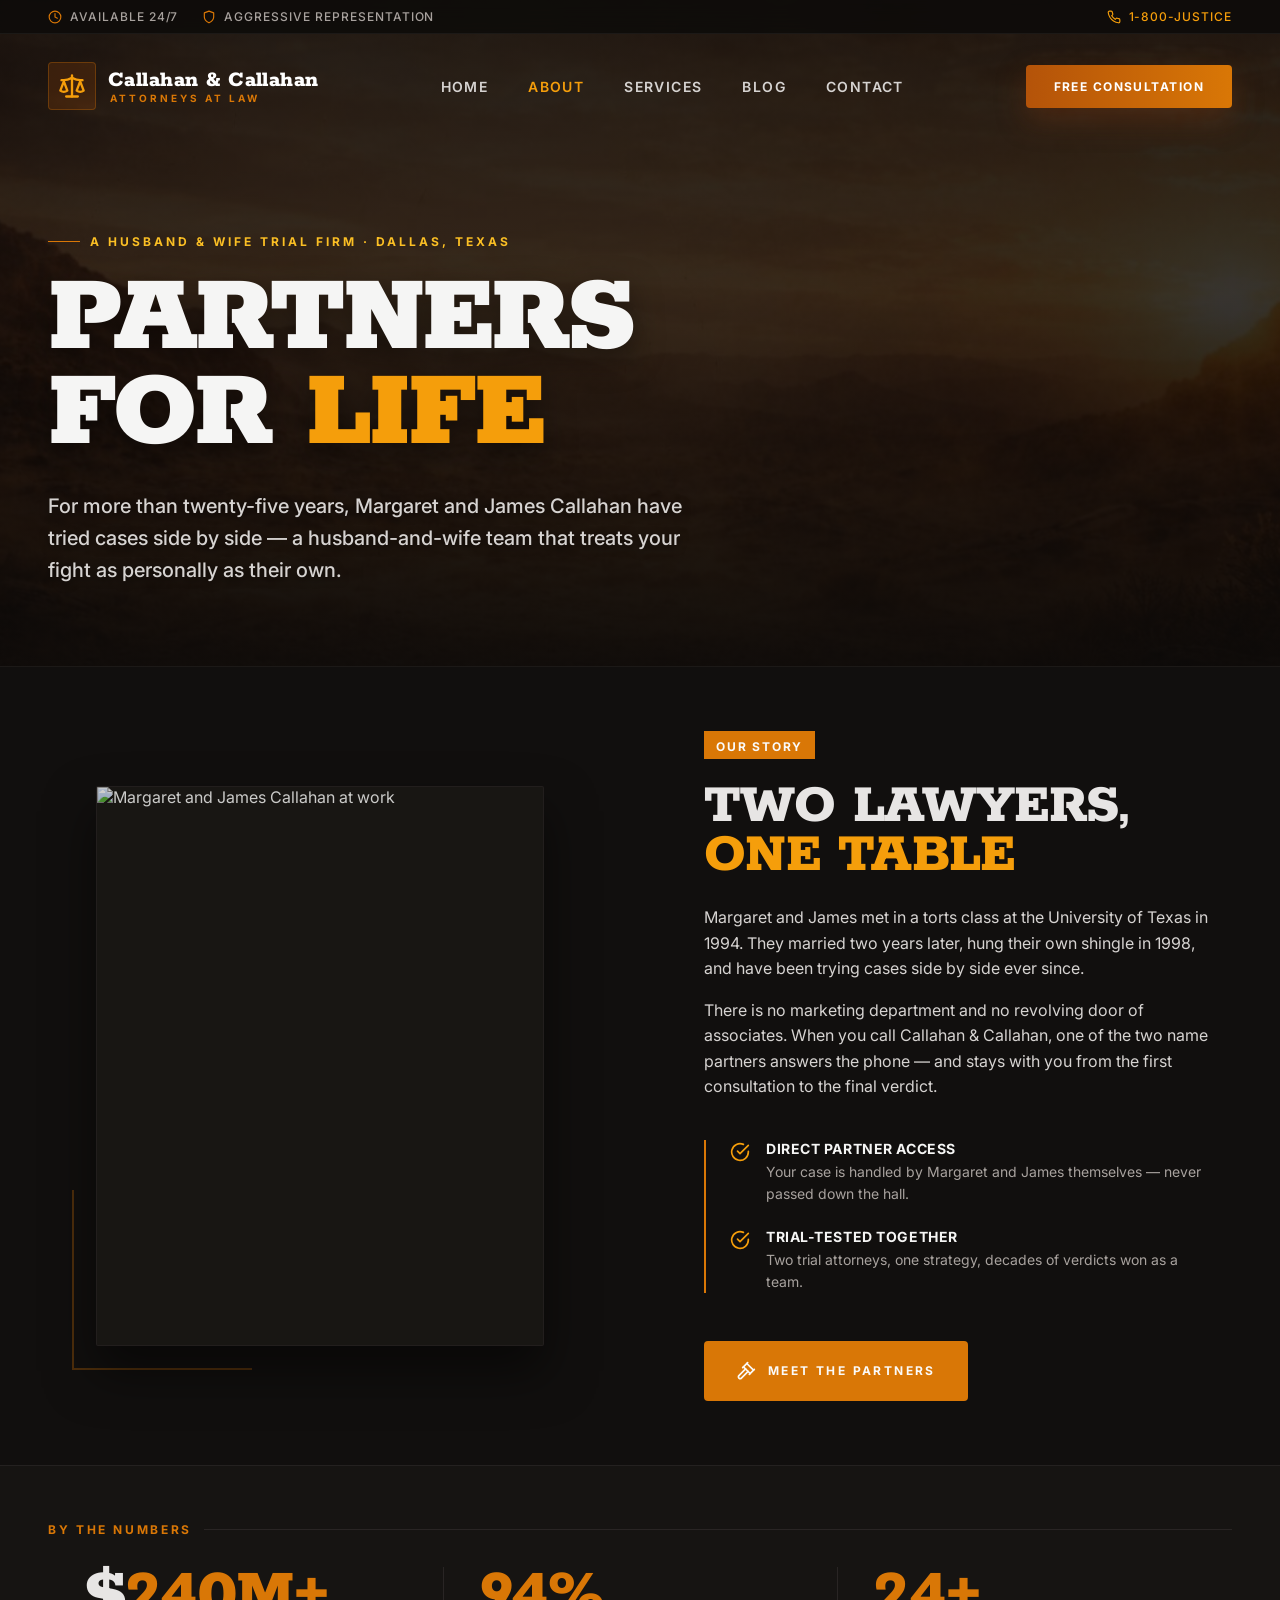
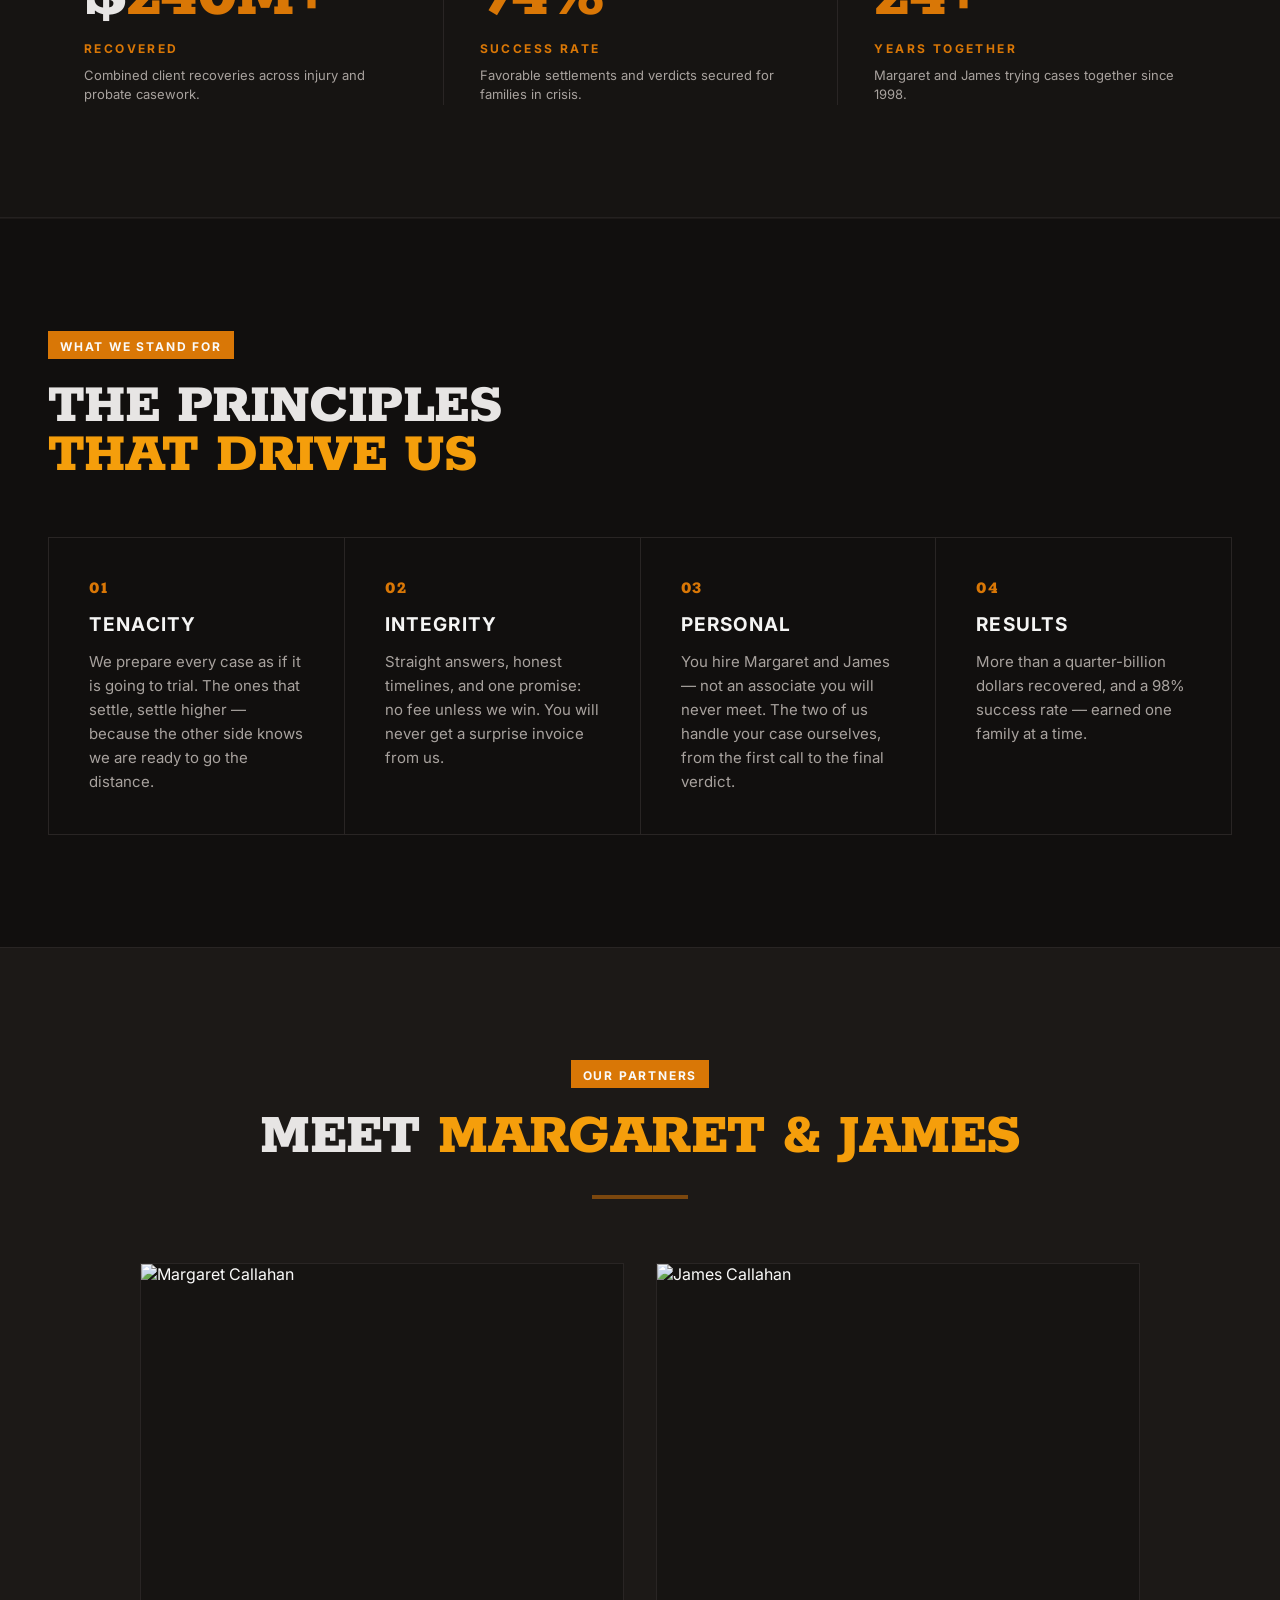
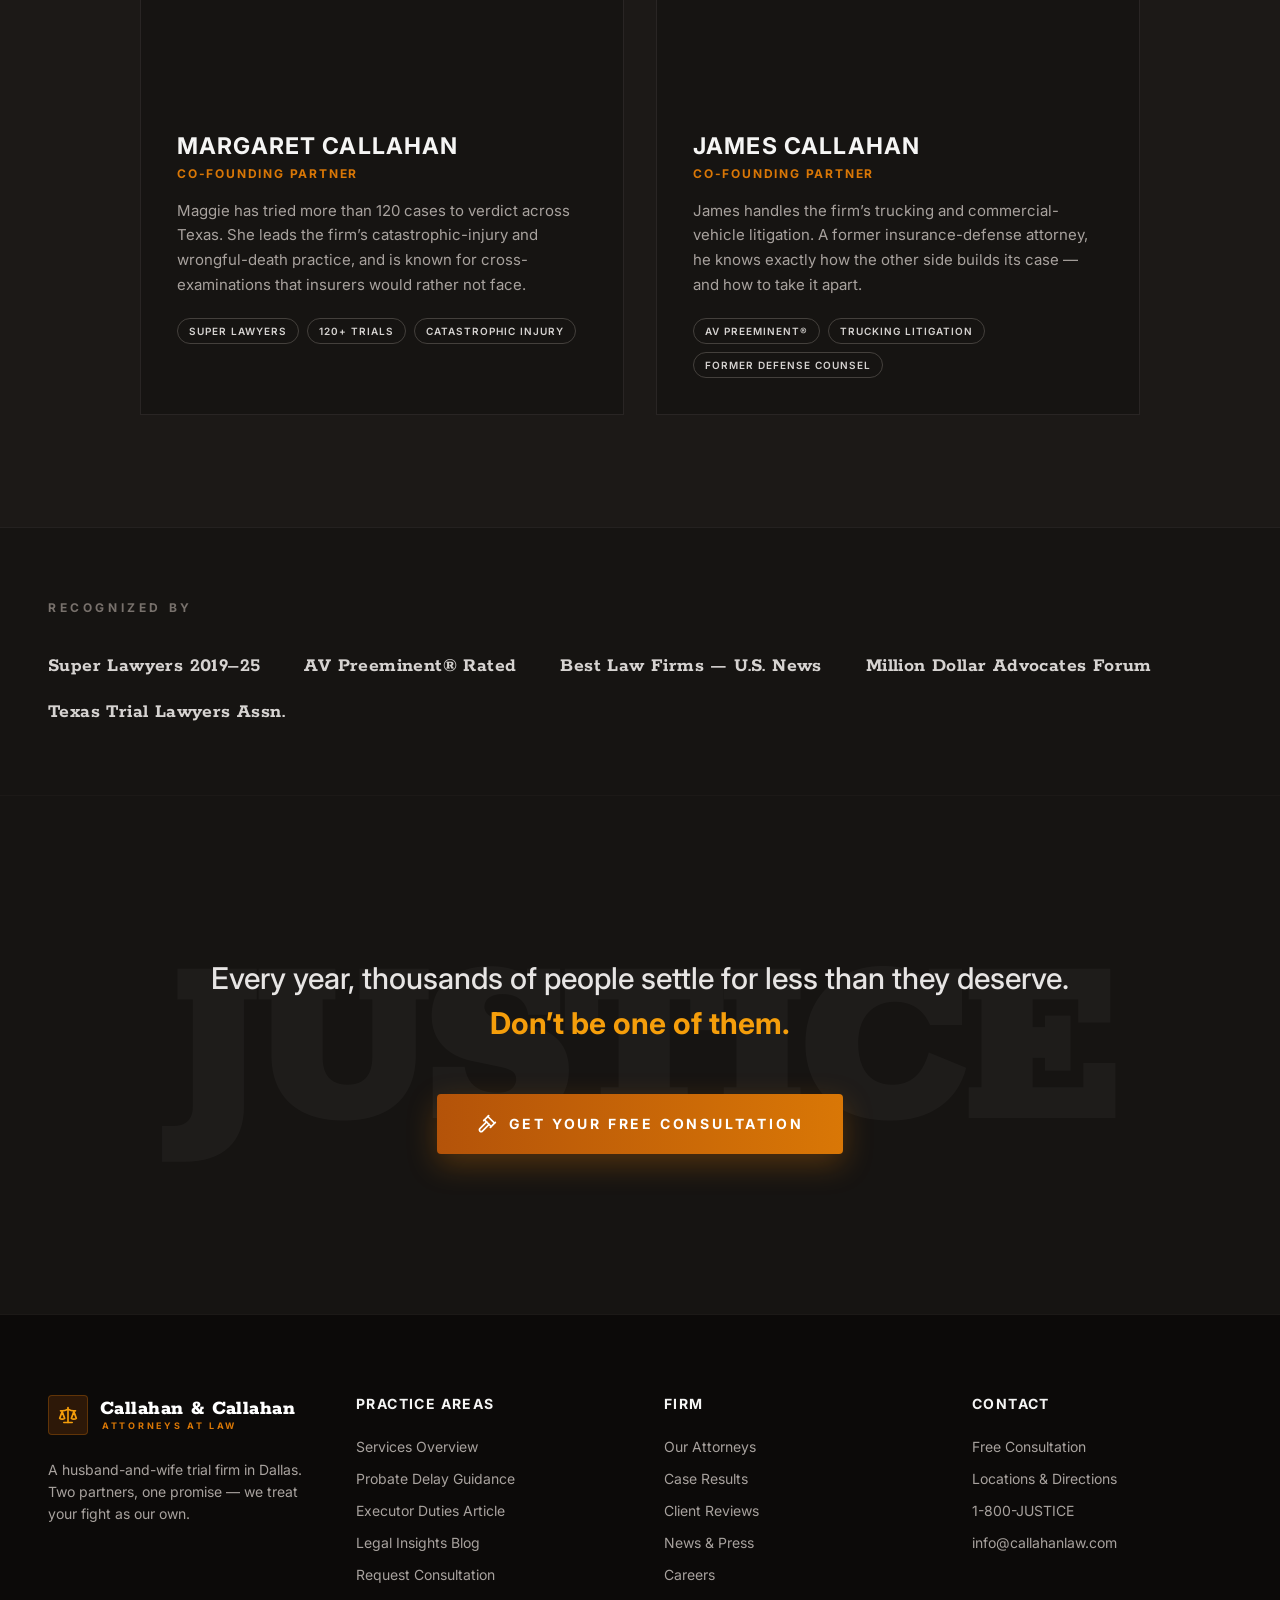
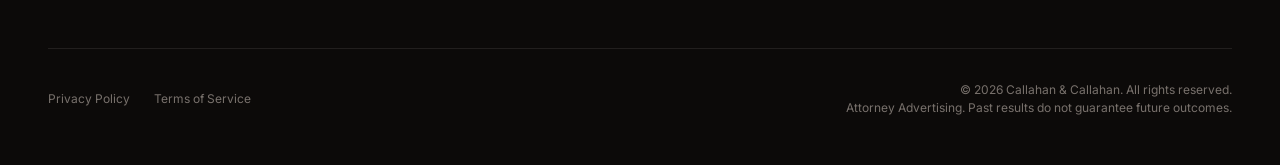
==== commit 209650ad: "Apply compact home-style stats section to About" ====
--- a/About.html
+++ b/About.html
@@ -3,6 +3,8 @@
 <head>
 <meta charset="utf-8">
 <meta name="viewport" content="width=device-width, initial-scale=1">
+<meta name="description" content="Meet Margaret and James Callahan — a husband-and-wife trial team in Dallas with 25+ years of verdicts in injury and probate matters. No fee unless we win.">
+<link rel="canonical" href="https://www.callahanlaw.com/About.html">
 <title>About — Callahan &amp; Callahan</title>
 <link rel="preconnect" href="https://fonts.googleapis.com">
 <link rel="preconnect" href="https://fonts.gstatic.com" crossorigin>
@@ -100,14 +102,19 @@
 .clg-hero__cta{display:flex;flex-wrap:wrap;align-items:center;justify-content:center;gap:16px;}
 
 /* ===== Stats ===== */
-.clg-stats{position:relative;z-index:30;background:var(--bg2);width:100%;padding:96px 0;box-shadow:0 -20px 40px var(--bg);}
-.clg-stats__col{display:flex;flex-direction:column;width:100%;}
-.clg-stat{width:100%;border-top:1px solid var(--line-soft);}
-.clg-stat:last-child{border-bottom:1px solid var(--line-soft);}
-.clg-stat__inner{max-width:1600px;margin:0 auto;display:flex;justify-content:space-between;align-items:flex-start;padding:64px 48px;gap:24px;}
-.clg-stat__num{font-family:var(--rokkitt);font-weight:800;font-size:clamp(5rem,13vw,15rem);line-height:.75;color:var(--t3);letter-spacing:-.03em;}
-.clg-stat__num span{color:var(--amber-2);font-size:.6em;margin-left:14px;}
-.clg-stat__label{font-size:18px;color:var(--amber-2);text-transform:uppercase;letter-spacing:.3em;font-weight:700;margin-top:36px;text-align:right;}
+.clg-stats{position:relative;z-index:30;background:var(--bg2);width:100%;padding:56px 0;border-top:1px solid var(--line-soft);border-bottom:1px solid var(--line-soft);}
+.clg-stats__inner{max-width:1280px;margin:0 auto;padding:0 48px;}
+.clg-stats__head{display:flex;align-items:center;gap:12px;margin-bottom:30px;}
+.clg-stats__kicker{font-family:var(--inter);font-size:12px;font-weight:700;letter-spacing:.22em;text-transform:uppercase;color:var(--amber-2);}
+.clg-stats__line{flex:1;height:1px;background:var(--line);}
+.clg-stats__col{display:grid;grid-template-columns:repeat(3,minmax(0,1fr));}
+.clg-stat{padding:0 36px;}
+.clg-stat+.clg-stat{border-left:1px solid var(--line);}
+.clg-stat__num{font-family:var(--rokkitt);font-weight:800;font-size:clamp(3rem,5.7vw,4.4rem);line-height:.85;color:var(--t3);letter-spacing:-.02em;}
+.clg-stat__num span{color:var(--amber-2);}
+.clg-stat__label{font-family:var(--inter);font-size:12px;color:var(--amber-2);text-transform:uppercase;letter-spacing:.2em;font-weight:700;margin-top:14px;}
+.clg-stat__desc{font-size:13px;color:var(--t5);line-height:1.5;margin:10px 0 0;}
+.clg-stats__disclaimer{font-size:12px;color:var(--t6);font-style:italic;margin:24px 0 0;padding-top:16px;border-top:1px solid var(--line);}
 
 /* ===== Split sections ===== */
 .clg-split{position:relative;z-index:30;background:var(--bg3);width:100%;border-top:1px solid var(--bg);overflow:hidden;display:flex;flex-wrap:wrap;align-items:center;}
@@ -323,7 +330,9 @@
   .clg-burger{display:inline-flex;}
   .clg-wrap,.clg-testi__inner,.clg-areas__inner,.clg-faq__inner,.clg-loc__head,.clg-loc__grid{padding-left:24px;padding-right:24px;}
   .clg-hero__content{padding:120px 24px 48px;}
-  .clg-stat__inner{padding:40px 24px;}
+  .clg-stats{padding:44px 0;}
+  .clg-stats__inner{padding:0 24px;}
+  .clg-stat{padding:0 18px;}
   .clg-split__media{padding:48px 24px;min-height:0;}
   .clg-split__body{padding:32px 24px 56px;}
   .clg-split__media[data-order="2"]{order:-1;}
@@ -334,8 +343,10 @@
 }
 @media (max-width:560px){
   .clg-util__group .clg-util__item:nth-child(2){display:none;}
-  .clg-stat__inner{flex-direction:column;gap:8px;}
-  .clg-stat__label{text-align:left;margin-top:0;}
+  .clg-stats__head{margin-bottom:18px;}
+  .clg-stats__col{grid-template-columns:1fr;gap:18px;}
+  .clg-stat{padding:0;border-left:none!important;}
+  .clg-stat+.clg-stat{padding-top:18px;border-top:1px solid var(--line);}
   .clg-loc__grid{grid-template-columns:1fr;}
   .clg-card,.clg-loc__grid{min-width:0;}
   .clg-loc__grid{grid-template-columns:minmax(0,1fr);}
@@ -513,10 +524,26 @@
 
   <!-- Stats -->
   <section class="clg-stats">
-    <div class="clg-stats__col">
-      <div class="clg-stat reveal left"><div class="clg-stat__inner"><div class="clg-stat__num">$250<span>M+</span></div><div class="clg-stat__label">Recovered</div></div></div>
-      <div class="clg-stat reveal left"><div class="clg-stat__inner"><div class="clg-stat__num">98<span>%</span></div><div class="clg-stat__label">Success Rate</div></div></div>
-      <div class="clg-stat reveal left"><div class="clg-stat__inner"><div class="clg-stat__num">25<span>+</span></div><div class="clg-stat__label">Years Together</div></div></div>
+    <div class="clg-stats__inner">
+      <div class="clg-stats__head reveal up"><span class="clg-stats__kicker">By The Numbers</span><span class="clg-stats__line"></span></div>
+      <div class="clg-stats__col">
+        <div class="clg-stat reveal up">
+          <div class="clg-stat__num">$<span data-count="250">250</span><span>M+</span></div>
+          <div class="clg-stat__label">Recovered</div>
+          <p class="clg-stat__desc">Combined client recoveries across injury and probate casework.</p>
+        </div>
+        <div class="clg-stat reveal up">
+          <div class="clg-stat__num"><span data-count="98">98</span><span>%</span></div>
+          <div class="clg-stat__label">Success Rate</div>
+          <p class="clg-stat__desc">Favorable settlements and verdicts secured for families in crisis.</p>
+        </div>
+        <div class="clg-stat reveal up">
+          <div class="clg-stat__num"><span data-count="25">25</span><span>+</span></div>
+          <div class="clg-stat__label">Years Together</div>
+          <p class="clg-stat__desc">Margaret and James trying cases together since 1998.</p>
+        </div>
+      </div>
+      <p class="clg-stats__disclaimer reveal up">Prior results do not guarantee a similar outcome. Figures reflect cumulative firm history.</p>
     </div>
   </section>
 
@@ -607,5 +634,31 @@
   window.addEventListener('scroll',onScroll,{passive:true}); onScroll();
 })();
 </script>
+<script>
+(function(){
+  function animateCount(el){
+    var target=parseFloat(el.getAttribute('data-count'));
+    if(isNaN(target)) return;
+    var dur=1500, start=null;
+    el.textContent='0';
+    function step(ts){
+      if(!start) start=ts;
+      var t=Math.min(1,(ts-start)/dur);
+      var e=1-Math.pow(1-t,3);
+      el.textContent=Math.round(e*target);
+      if(t<1) requestAnimationFrame(step); else el.textContent=String(target);
+    }
+    requestAnimationFrame(step);
+  }
+  var nums=[].slice.call(document.querySelectorAll('[data-count]'));
+  if(!nums.length) return;
+  if('IntersectionObserver' in window){
+    var io=new IntersectionObserver(function(entries){
+      entries.forEach(function(en){ if(en.isIntersecting){ animateCount(en.target); io.unobserve(en.target); } });
+    },{threshold:0.4});
+    nums.forEach(function(n){ io.observe(n); });
+  } else { nums.forEach(animateCount); }
+})();
+</script>
 </body>
 </html>
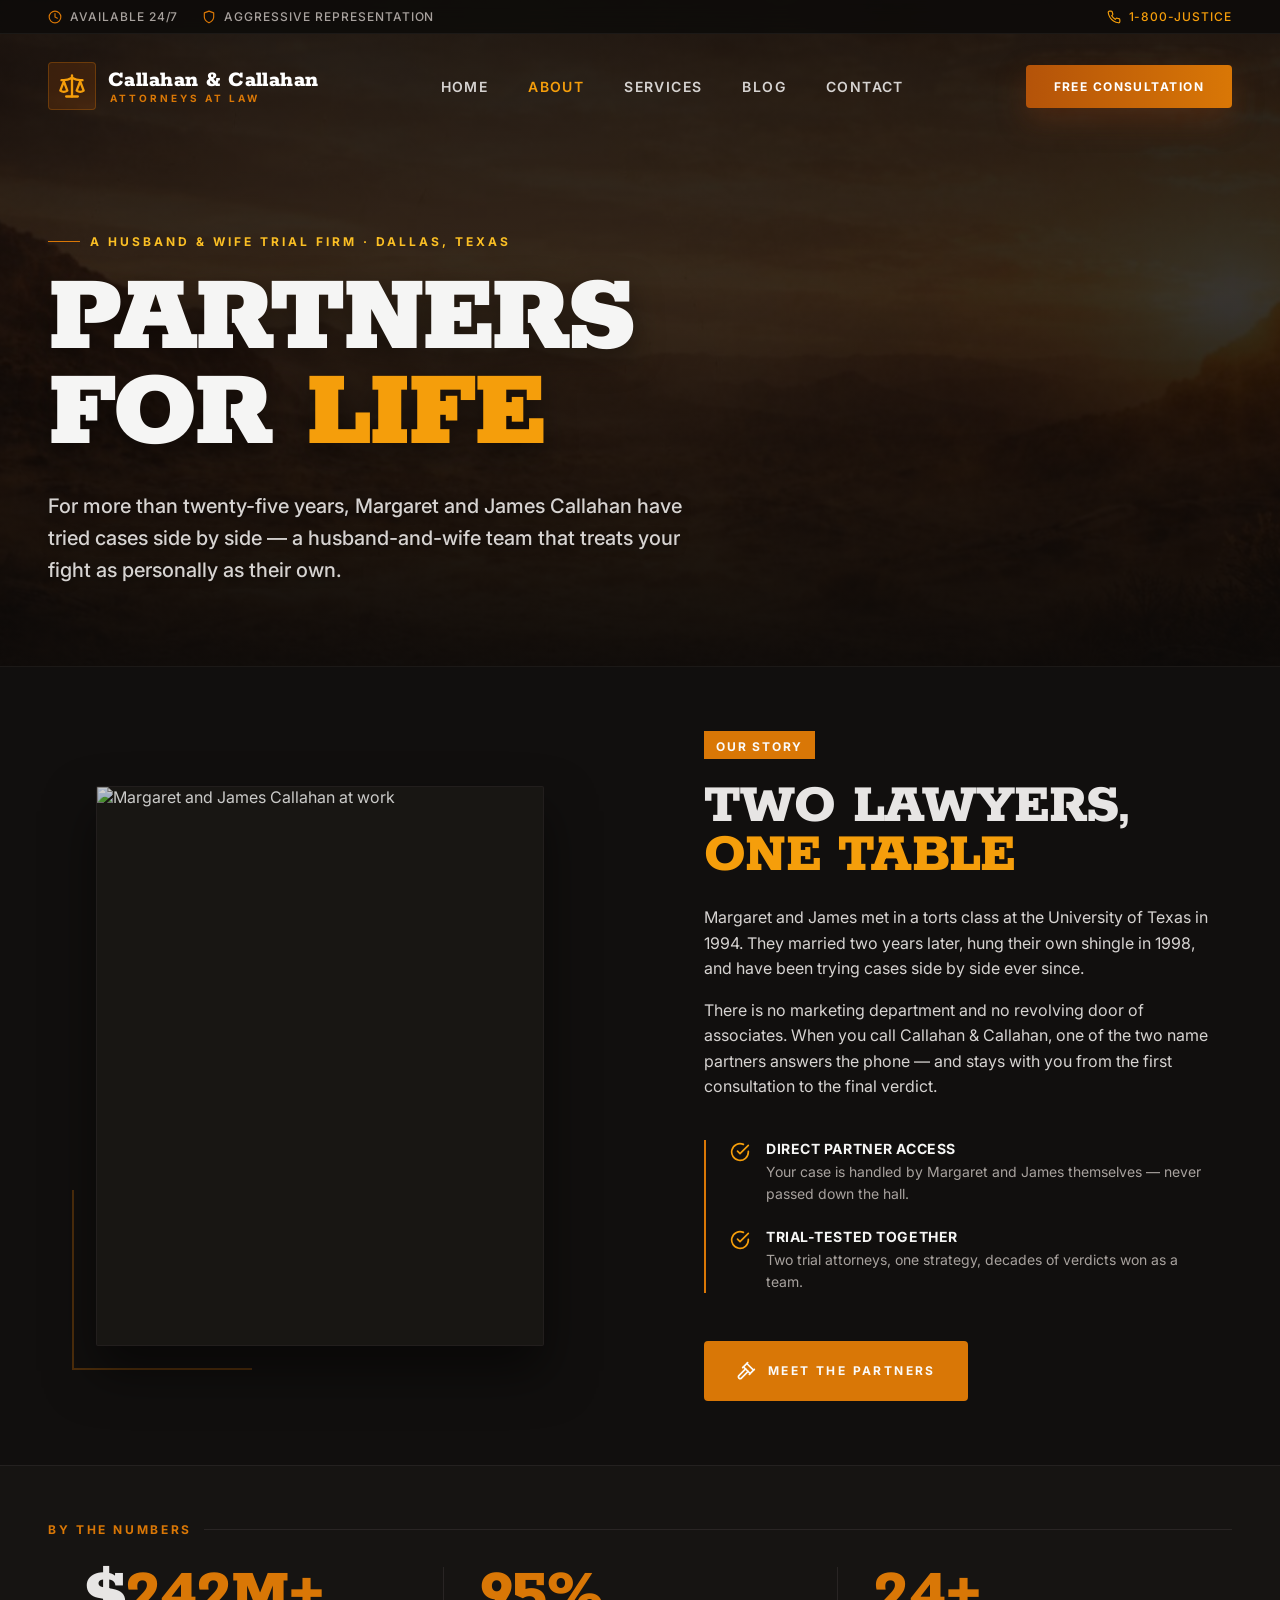
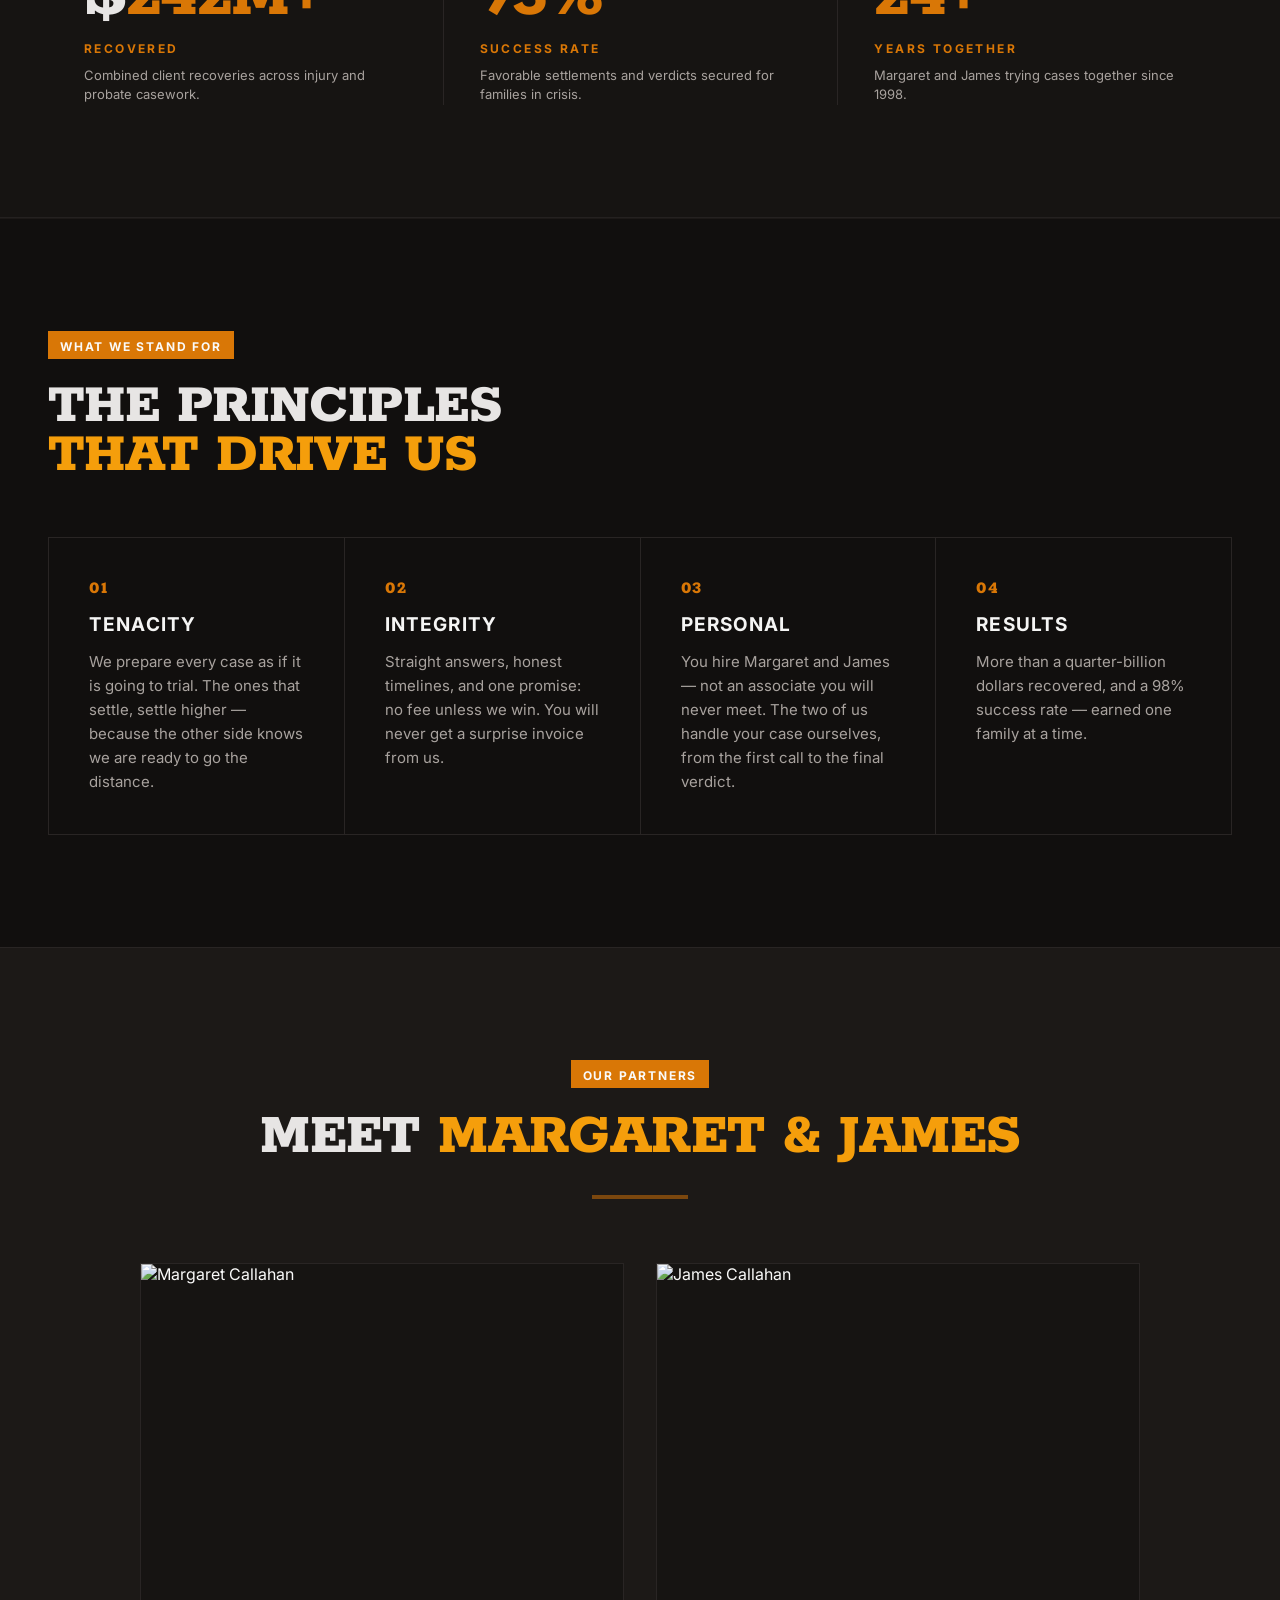
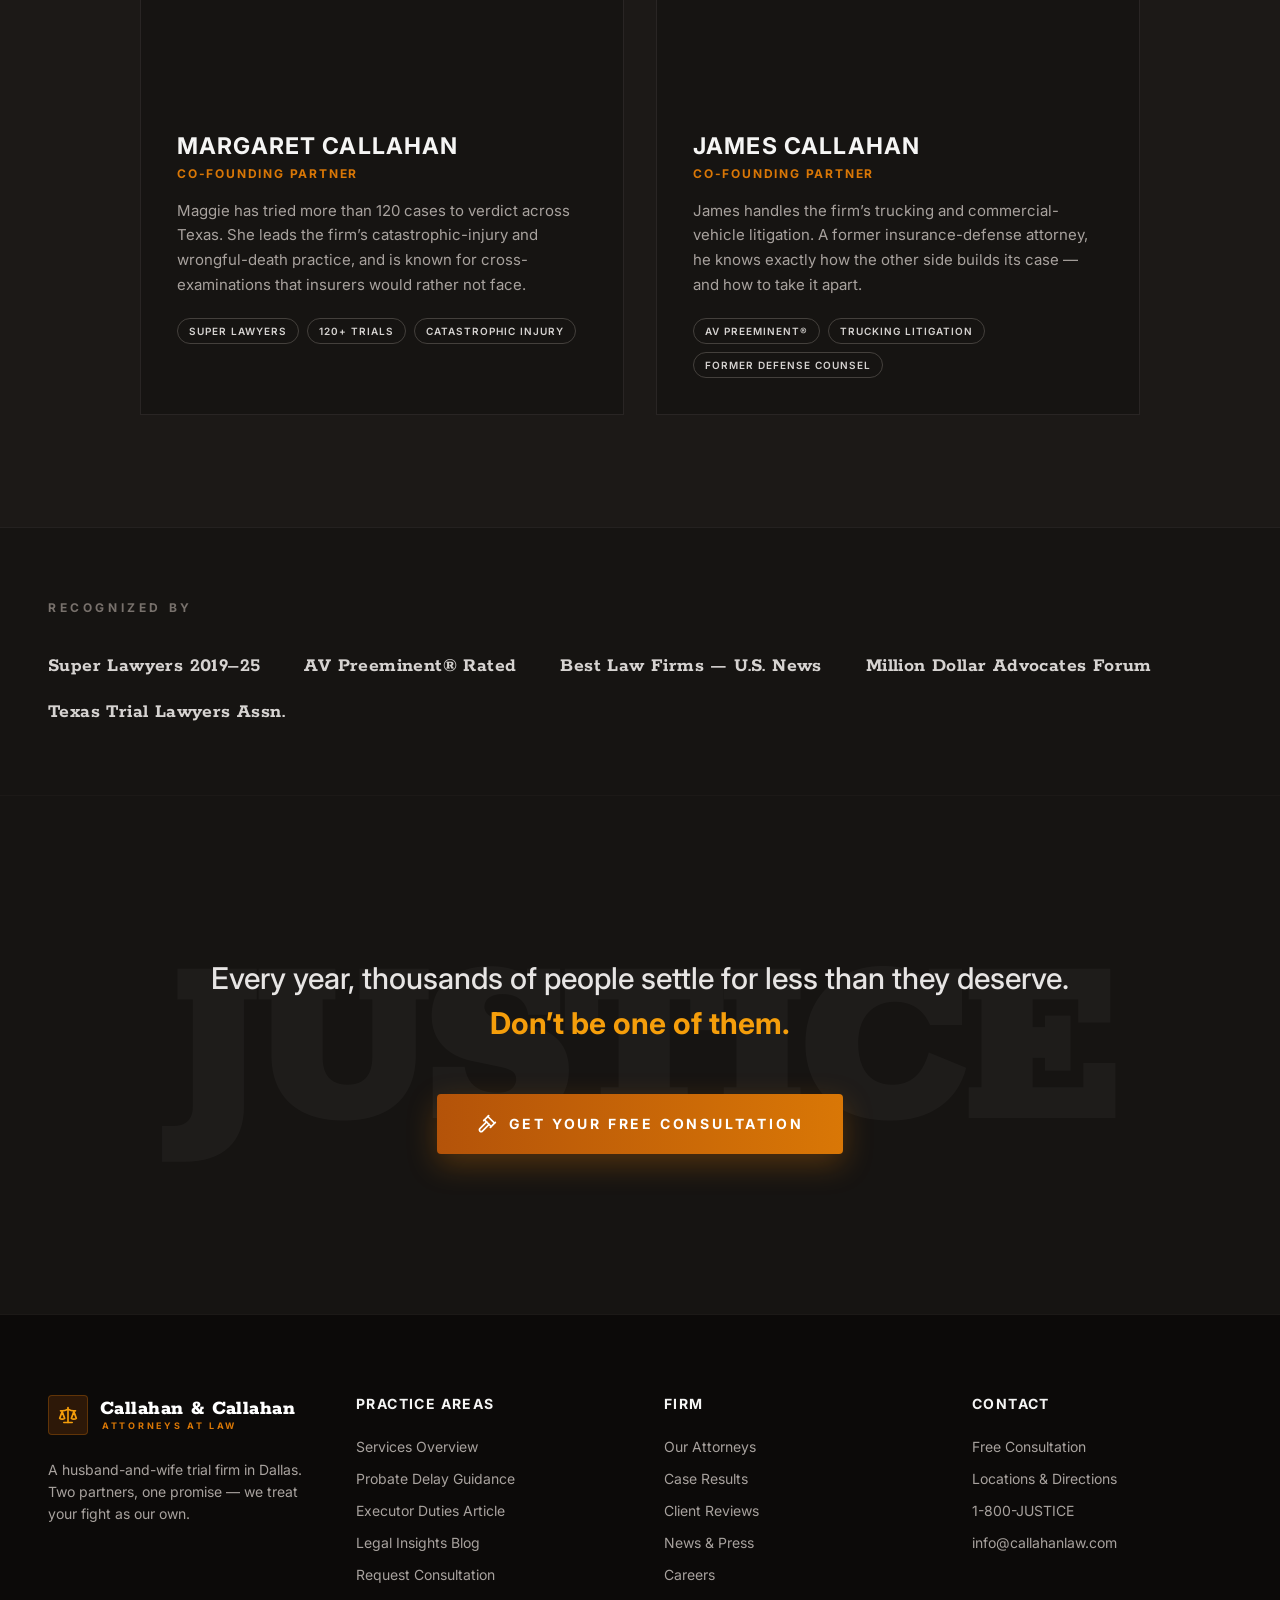
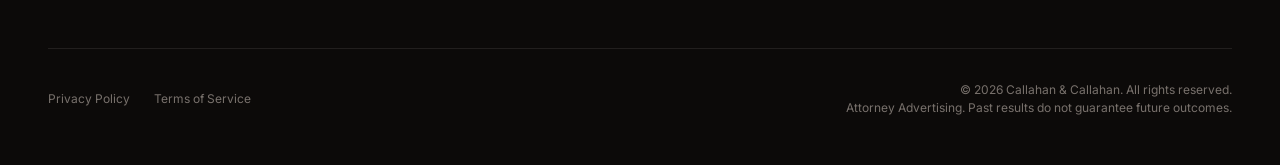
==== commit aae134b8: "Update hero and partner bio images to local assets" ====
--- a/About.html
+++ b/About.html
@@ -566,7 +566,7 @@
         <h2 class="clg-h2 clg-h2--center">Meet <span class="accent">Margaret &amp; James</span></h2>
         <div class="clg-rule"></div>
       </div>
-      <div class="clg-team__grid"><article class="clg-member reveal up"><div class="clg-member__img"><img src="https://images.unsplash.com/photo-1573497019940-1c28c88b4f3e?crop=entropy&cs=tinysrgb&fit=max&fm=jpg&q=80&w=800" alt="Margaret Callahan" loading="lazy"></div><div class="clg-member__body"><h3 class="clg-member__name">Margaret Callahan</h3><p class="clg-member__role">Co-Founding Partner</p><p class="clg-member__bio">Maggie has tried more than 120 cases to verdict across Texas. She leads the firm’s catastrophic-injury and wrongful-death practice, and is known for cross-examinations that insurers would rather not face.</p><div class="clg-member__cred"><span>Super Lawyers</span><span>120+ Trials</span><span>Catastrophic Injury</span></div></div></article><article class="clg-member reveal up"><div class="clg-member__img"><img src="https://images.unsplash.com/photo-1560250097-0b93528c311a?crop=entropy&cs=tinysrgb&fit=max&fm=jpg&q=80&w=800" alt="James Callahan" loading="lazy"></div><div class="clg-member__body"><h3 class="clg-member__name">James Callahan</h3><p class="clg-member__role">Co-Founding Partner</p><p class="clg-member__bio">James handles the firm’s trucking and commercial-vehicle litigation. A former insurance-defense attorney, he knows exactly how the other side builds its case — and how to take it apart.</p><div class="clg-member__cred"><span>AV Preeminent®</span><span>Trucking Litigation</span><span>Former Defense Counsel</span></div></div></article></div>
+      <div class="clg-team__grid"><article class="clg-member reveal up"><div class="clg-member__img"><img src="assets/headshot-woman.jpg" alt="Margaret Callahan" loading="lazy"></div><div class="clg-member__body"><h3 class="clg-member__name">Margaret Callahan</h3><p class="clg-member__role">Co-Founding Partner</p><p class="clg-member__bio">Maggie has tried more than 120 cases to verdict across Texas. She leads the firm’s catastrophic-injury and wrongful-death practice, and is known for cross-examinations that insurers would rather not face.</p><div class="clg-member__cred"><span>Super Lawyers</span><span>120+ Trials</span><span>Catastrophic Injury</span></div></div></article><article class="clg-member reveal up"><div class="clg-member__img"><img src="assets/headshot-man.jpg" alt="James Callahan" loading="lazy"></div><div class="clg-member__body"><h3 class="clg-member__name">James Callahan</h3><p class="clg-member__role">Co-Founding Partner</p><p class="clg-member__bio">James handles the firm’s trucking and commercial-vehicle litigation. A former insurance-defense attorney, he knows exactly how the other side builds its case — and how to take it apart.</p><div class="clg-member__cred"><span>AV Preeminent®</span><span>Trucking Litigation</span><span>Former Defense Counsel</span></div></div></article></div>
     </div>
   </section>
 
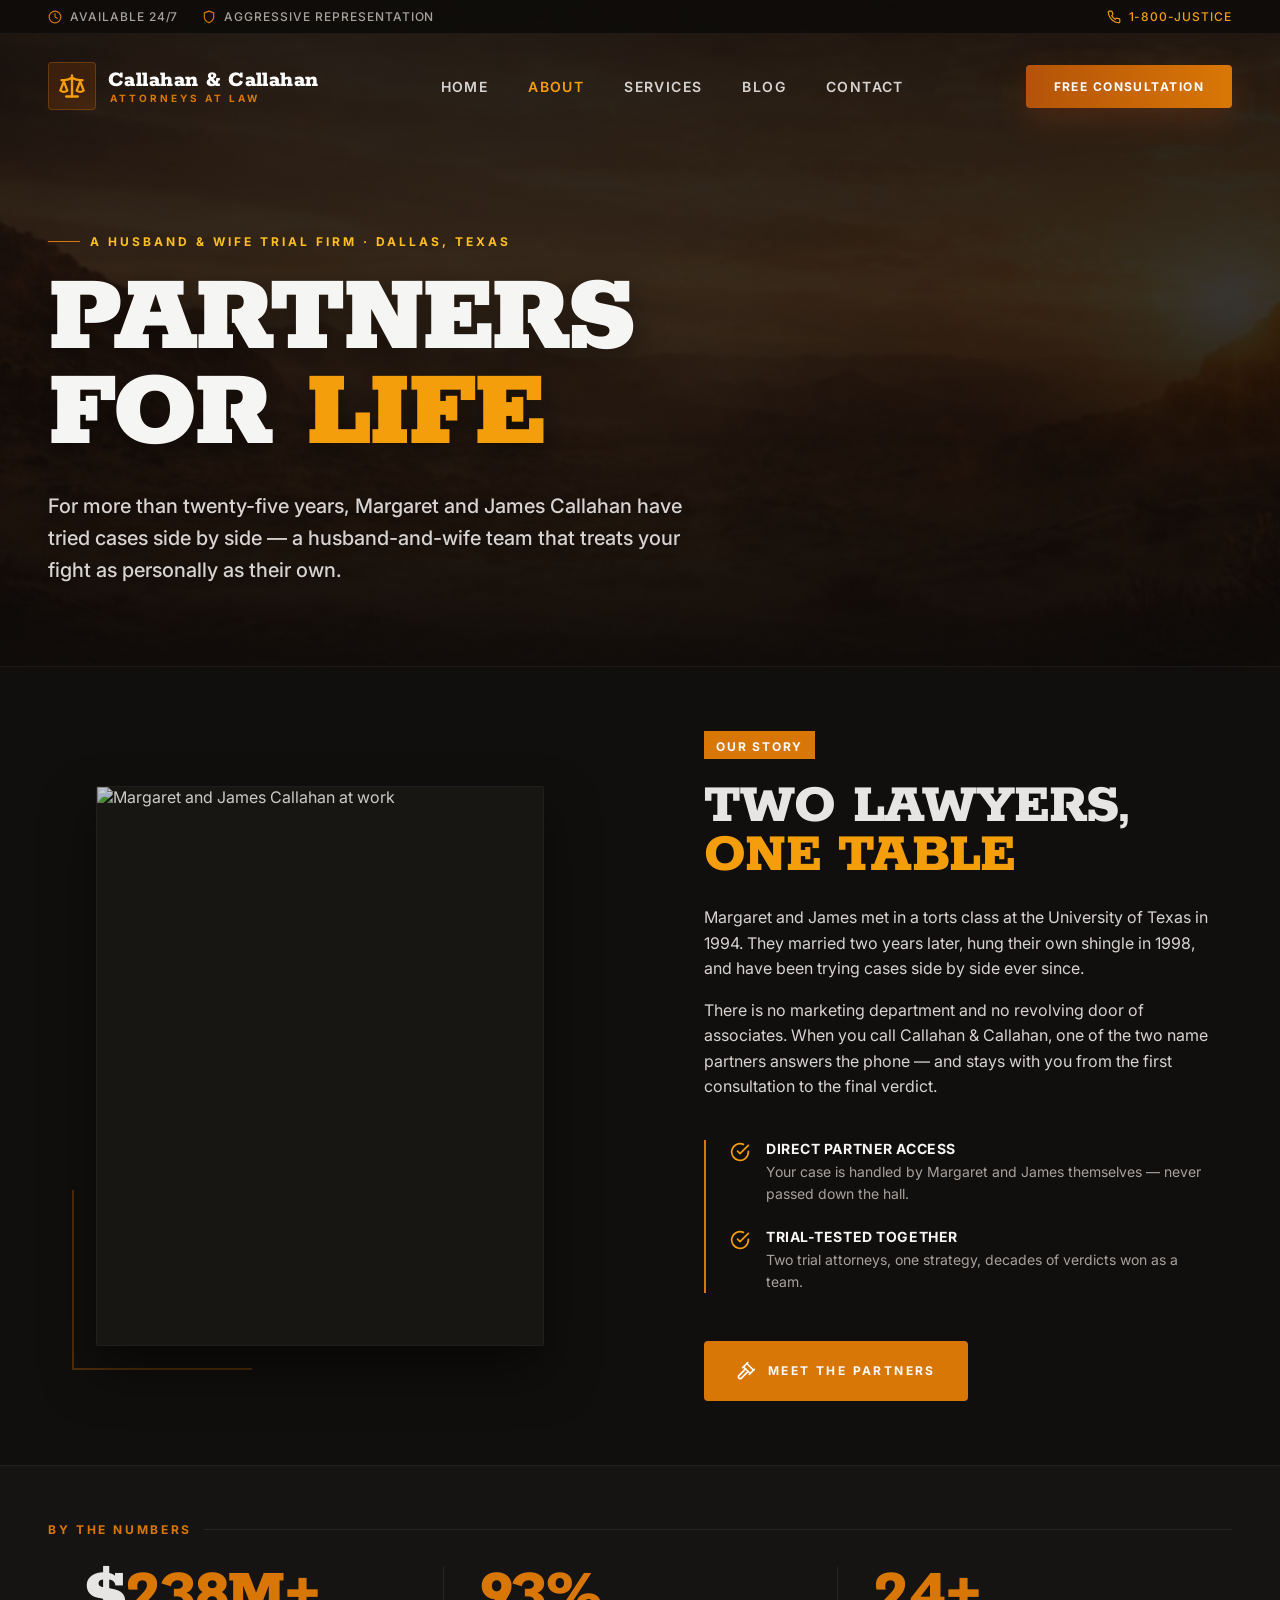
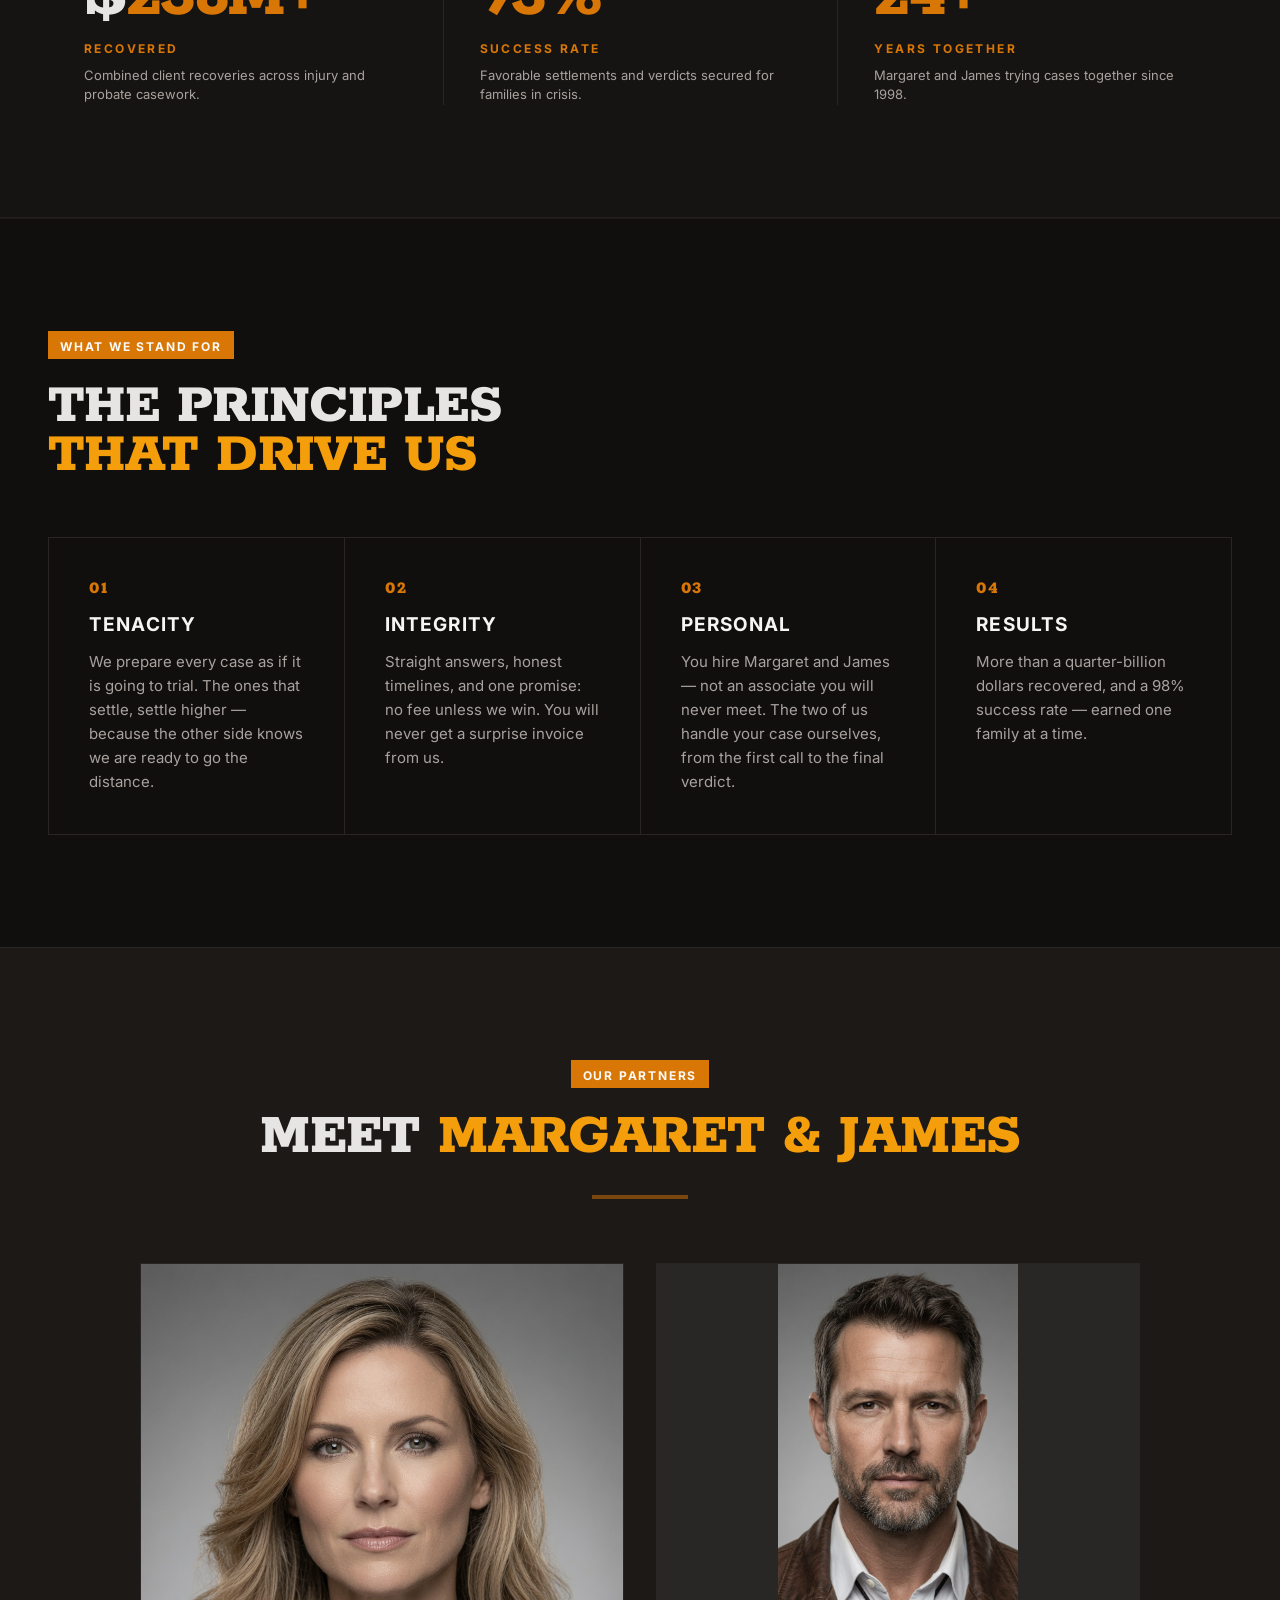
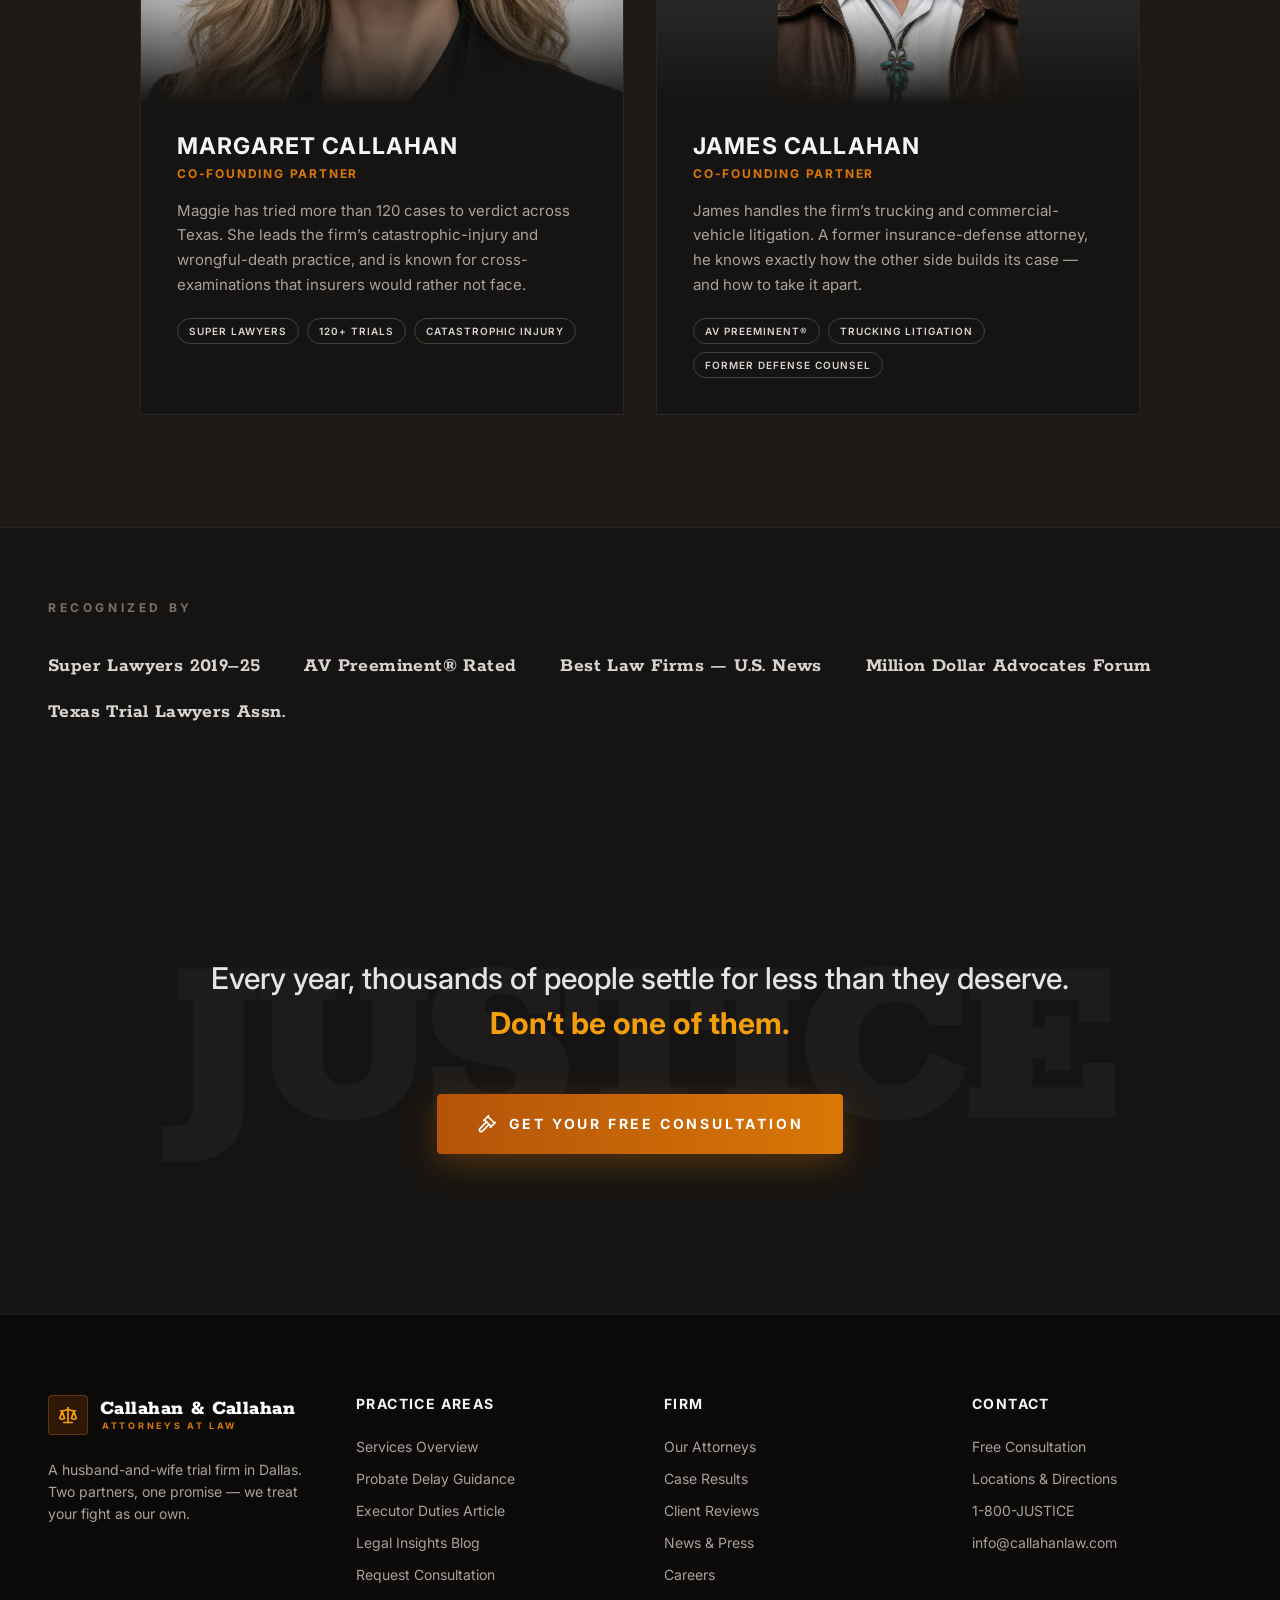
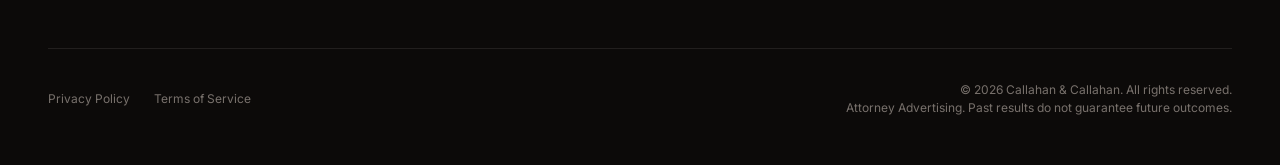
==== commit 1b8df336: "adding images" ====
--- a/About.html
+++ b/About.html
@@ -391,6 +391,7 @@
 .clg-member{background:var(--bg2);border:1px solid var(--line);overflow:hidden;}
 .clg-member__img{height:440px;position:relative;overflow:hidden;}
 .clg-member__img img{width:100%;height:100%;object-fit:cover;object-position:center top;filter:grayscale(.25);transition:transform .6s ease,filter .5s ease;}
+.clg-member--man .clg-member__img img{object-fit:contain;object-position:center 20%;background:#2a2725;}
 .clg-member:hover .clg-member__img img{transform:scale(1.04);filter:grayscale(0);}
 .clg-member__img::after{content:"";position:absolute;bottom:0;left:0;right:0;height:100px;background:linear-gradient(to top,var(--bg2),transparent);}
 .clg-member__body{padding:28px 36px 36px;}
@@ -566,7 +567,7 @@
         <h2 class="clg-h2 clg-h2--center">Meet <span class="accent">Margaret &amp; James</span></h2>
         <div class="clg-rule"></div>
       </div>
-      <div class="clg-team__grid"><article class="clg-member reveal up"><div class="clg-member__img"><img src="assets/headshot-woman.jpg" alt="Margaret Callahan" loading="lazy"></div><div class="clg-member__body"><h3 class="clg-member__name">Margaret Callahan</h3><p class="clg-member__role">Co-Founding Partner</p><p class="clg-member__bio">Maggie has tried more than 120 cases to verdict across Texas. She leads the firm’s catastrophic-injury and wrongful-death practice, and is known for cross-examinations that insurers would rather not face.</p><div class="clg-member__cred"><span>Super Lawyers</span><span>120+ Trials</span><span>Catastrophic Injury</span></div></div></article><article class="clg-member reveal up"><div class="clg-member__img"><img src="assets/headshot-man.jpg" alt="James Callahan" loading="lazy"></div><div class="clg-member__body"><h3 class="clg-member__name">James Callahan</h3><p class="clg-member__role">Co-Founding Partner</p><p class="clg-member__bio">James handles the firm’s trucking and commercial-vehicle litigation. A former insurance-defense attorney, he knows exactly how the other side builds its case — and how to take it apart.</p><div class="clg-member__cred"><span>AV Preeminent®</span><span>Trucking Litigation</span><span>Former Defense Counsel</span></div></div></article></div>
+      <div class="clg-team__grid"><article class="clg-member reveal up"><div class="clg-member__img"><img src="assets/headshot-woman.jpg" alt="Margaret Callahan" loading="lazy"></div><div class="clg-member__body"><h3 class="clg-member__name">Margaret Callahan</h3><p class="clg-member__role">Co-Founding Partner</p><p class="clg-member__bio">Maggie has tried more than 120 cases to verdict across Texas. She leads the firm’s catastrophic-injury and wrongful-death practice, and is known for cross-examinations that insurers would rather not face.</p><div class="clg-member__cred"><span>Super Lawyers</span><span>120+ Trials</span><span>Catastrophic Injury</span></div></div></article><article class="clg-member clg-member--man reveal up"><div class="clg-member__img"><img src="assets/headshot-man.jpg" alt="James Callahan" loading="lazy"></div><div class="clg-member__body"><h3 class="clg-member__name">James Callahan</h3><p class="clg-member__role">Co-Founding Partner</p><p class="clg-member__bio">James handles the firm’s trucking and commercial-vehicle litigation. A former insurance-defense attorney, he knows exactly how the other side builds its case — and how to take it apart.</p><div class="clg-member__cred"><span>AV Preeminent®</span><span>Trucking Litigation</span><span>Former Defense Counsel</span></div></div></article></div>
     </div>
   </section>
 
